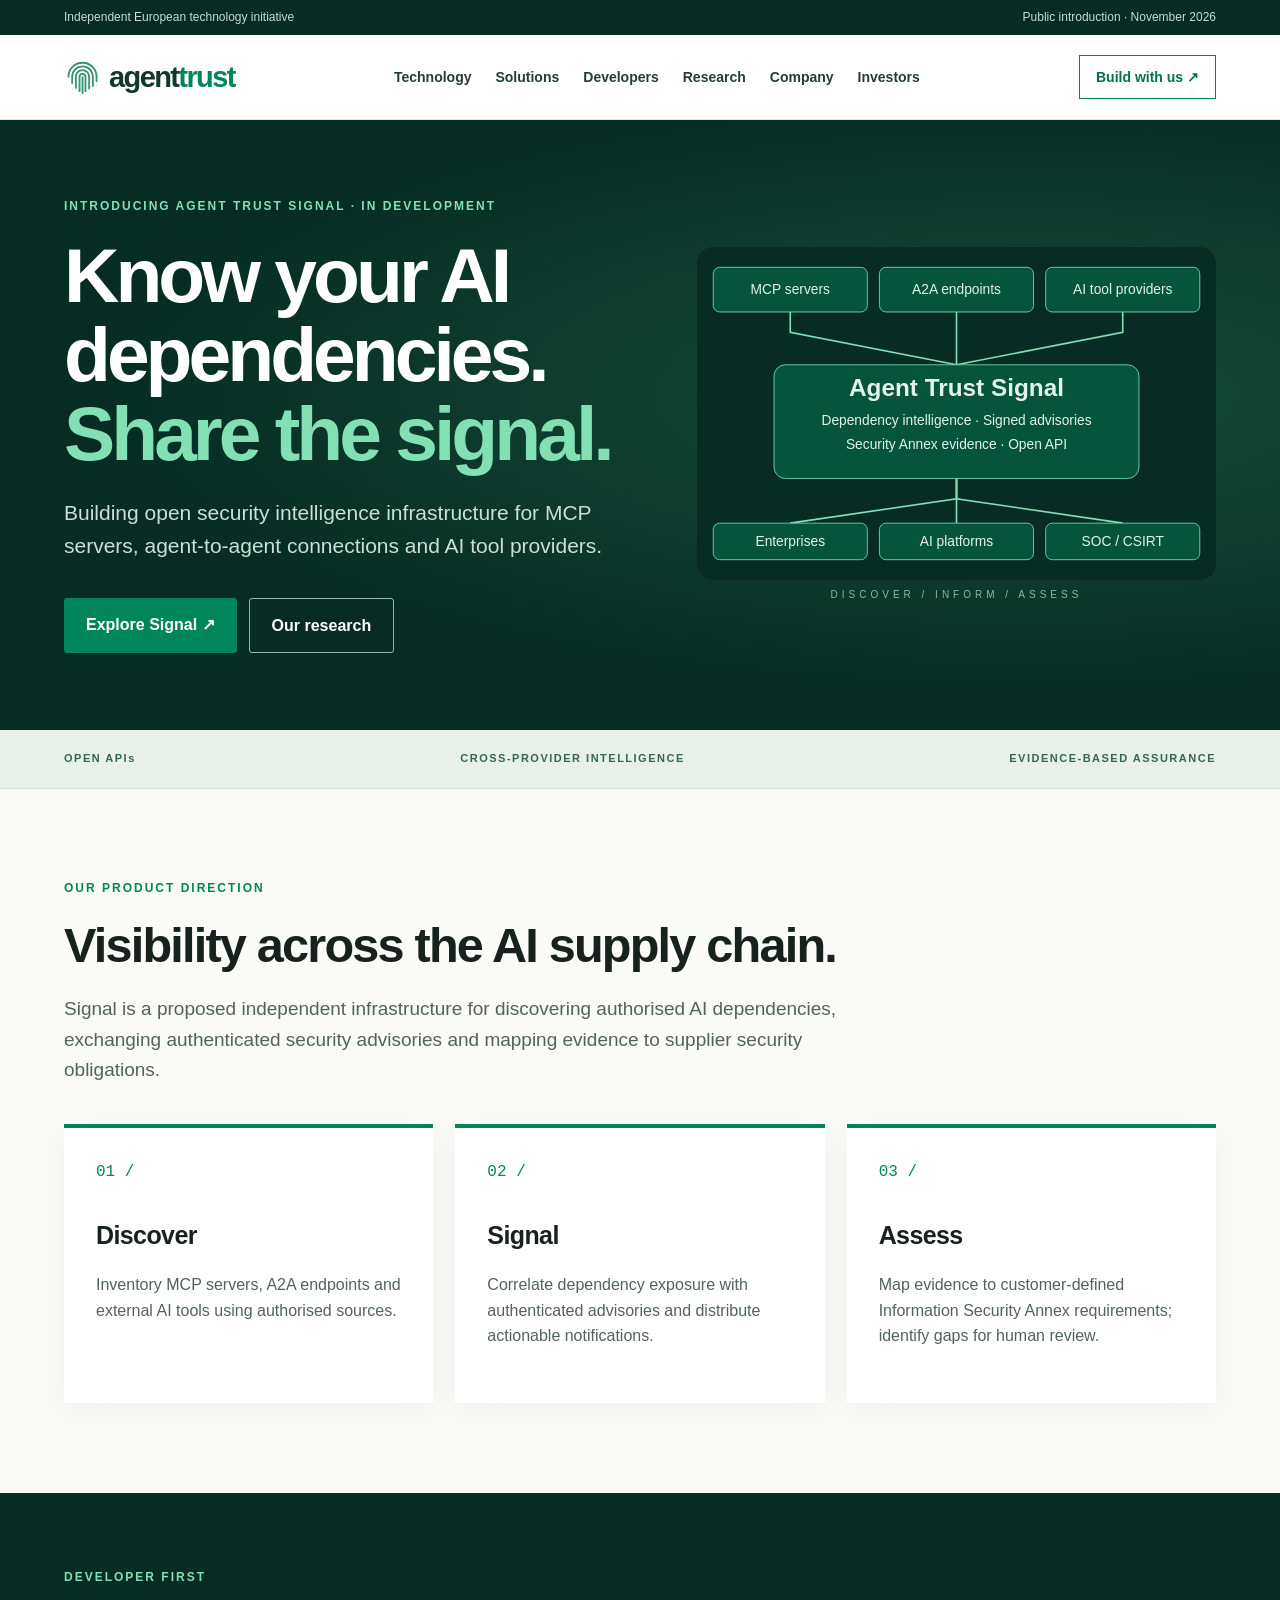
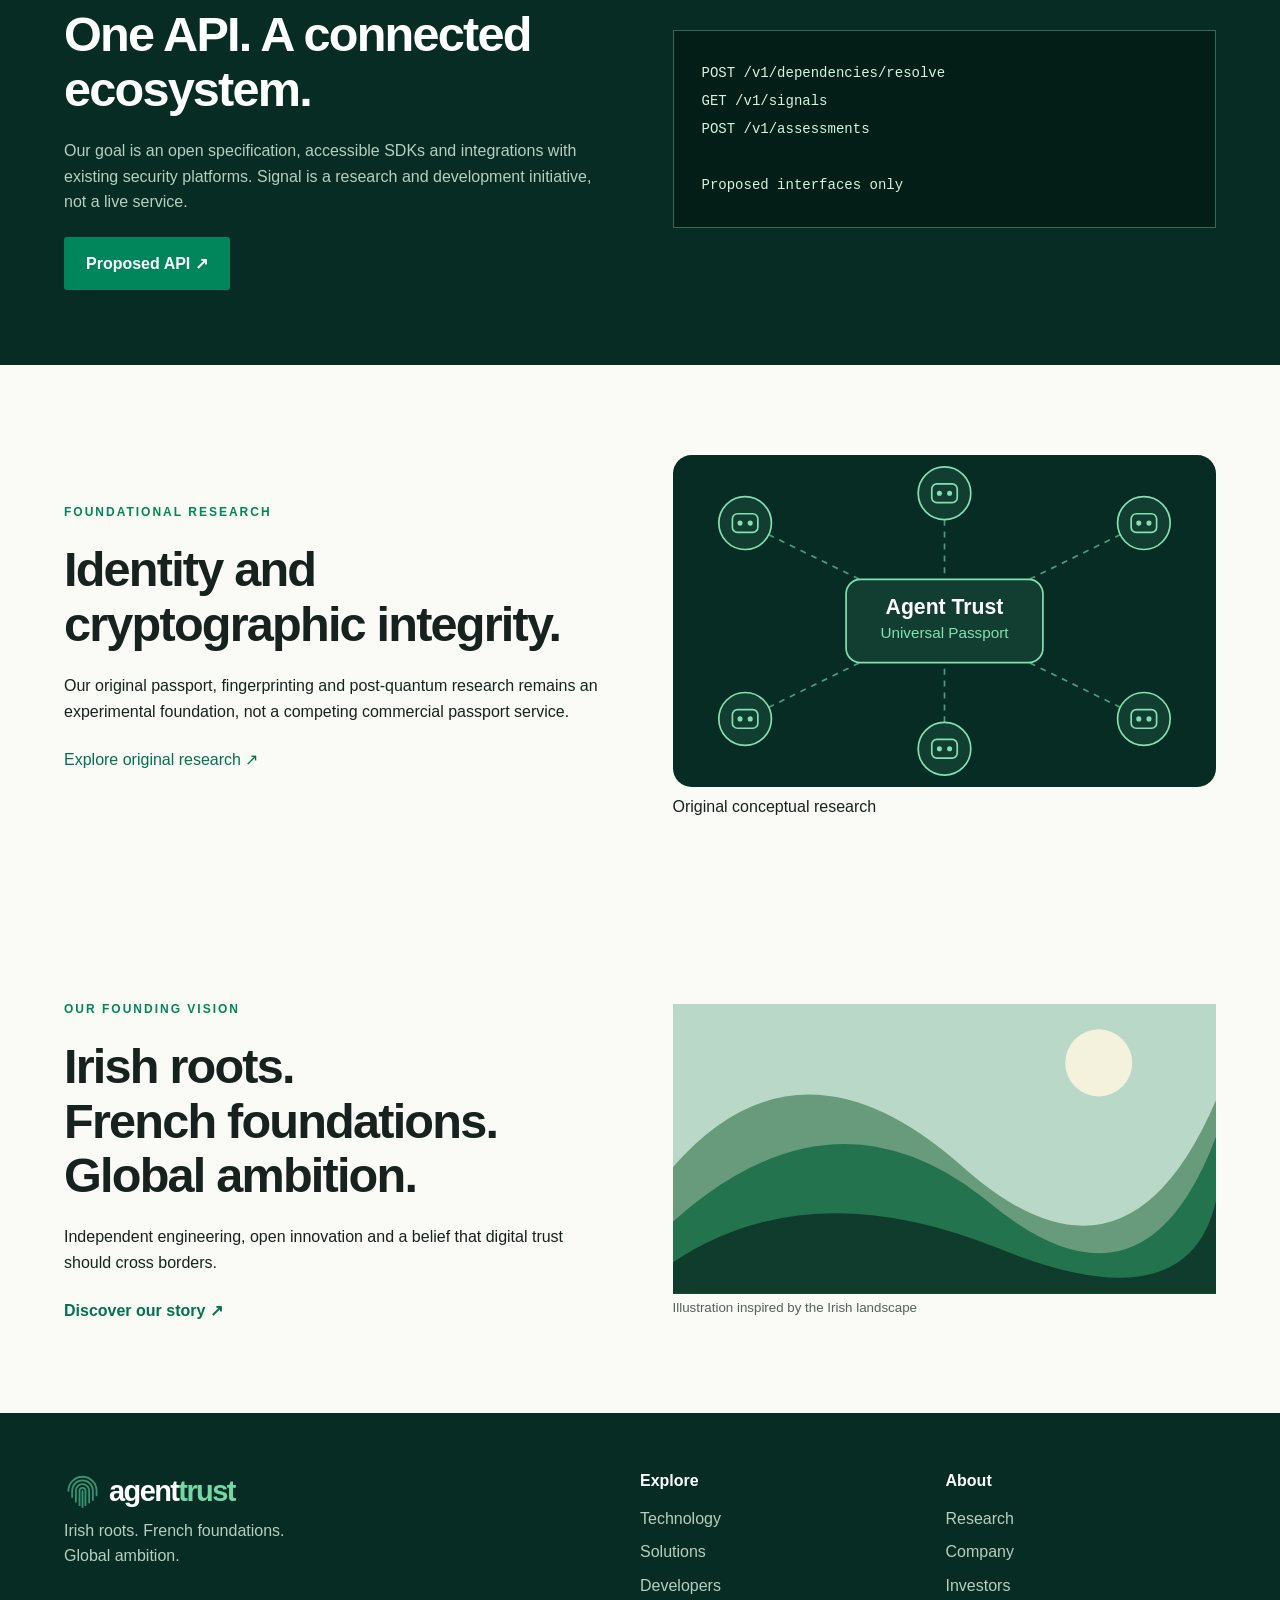
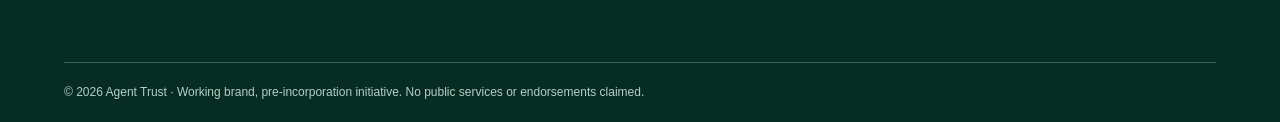
==== agent-trust-corporate/index.html @ 2005dbdb "Position homepage around Agent Trust Signal" ====
<!doctype html><html lang="en"><head><meta charset="utf-8"><meta name="viewport" content="width=device-width,initial-scale=1"><title>Agent Trust Signal | AI dependency security</title><link rel="stylesheet" href="assets/site.css"><link rel="icon" href="assets/mark.svg"></head><body><div class="utility"><div class="wrap">Independent European technology initiative <span>Public introduction · November 2026</span></div></div><header><nav class="wrap"><a class="brand" href="index.html"><img src="assets/mark.svg" alt="">agent<span>trust</span></a><div class="links"><a href="technology.html">Technology</a><a href="solutions.html">Solutions</a><a href="developers.html">Developers</a><a href="research.html">Research</a><a href="company.html">Company</a><a href="investors.html">Investors</a></div><a class="navcta" href="developers.html">Build with us ↗</a></nav></header><main><section class="hero"><div class="wrap hero-grid"><div><div class="eyebrow">INTRODUCING AGENT TRUST SIGNAL · IN DEVELOPMENT</div><h1>Know your AI dependencies.<br><em>Share the signal.</em></h1><p>Building open security intelligence infrastructure for MCP servers, agent-to-agent connections and AI tool providers.</p><div class="actions"><a class="button" href="signal.html">Explore Signal ↗</a><a class="outline" href="research.html">Our research</a></div></div><div class="visual"><img src="assets/signal-network.svg" alt="Conceptual network connecting AI dependencies to security intelligence and compliance evidence"><div class="visual-label">DISCOVER / INFORM / ASSESS</div></div></div></section><div class="strip"><div class="wrap"><span>OPEN APIs</span><span>CROSS-PROVIDER INTELLIGENCE</span><span>EVIDENCE-BASED ASSURANCE</span></div></div><section class="wrap section"><div class="eyebrow">OUR PRODUCT DIRECTION</div><h2>Visibility across the AI supply chain.</h2><p class="lead">Signal is a proposed independent infrastructure for discovering authorised AI dependencies, exchanging authenticated security advisories and mapping evidence to supplier security obligations.</p><div class="cards"><article><div class="num">01 /</div><h3>Discover</h3><p>Inventory MCP servers, A2A endpoints and external AI tools using authorised sources.</p></article><article><div class="num">02 /</div><h3>Signal</h3><p>Correlate dependency exposure with authenticated advisories and distribute actionable notifications.</p></article><article><div class="num">03 /</div><h3>Assess</h3><p>Map evidence to customer-defined Information Security Annex requirements; identify gaps for human review.</p></article></div></section><section class="forest"><div class="wrap split"><div><div class="eyebrow">DEVELOPER FIRST</div><h2>One API. A connected ecosystem.</h2><p>Our goal is an open specification, accessible SDKs and integrations with existing security platforms. Signal is a research and development initiative, not a live service.</p><a class="button" href="signal.html#api">Proposed API ↗</a></div><pre>POST /v1/dependencies/resolve
GET /v1/signals
POST /v1/assessments

Proposed interfaces only</pre></div></section><section class="wrap section split"><div><div class="eyebrow">FOUNDATIONAL RESEARCH</div><h2>Identity and cryptographic integrity.</h2><p>Our original passport, fingerprinting and post-quantum research remains an experimental foundation, not a competing commercial passport service.</p><a href="technology.html">Explore original research ↗</a></div><figure style="margin:0"><img style="width:100%" src="assets/passport-network.svg" alt="Original passport research diagram"><figcaption>Original conceptual research</figcaption></figure></section><section class="wrap section split heritage"><div><div class="eyebrow">OUR FOUNDING VISION</div><h2>Irish roots.<br>French foundations.<br>Global ambition.</h2><p>Independent engineering, open innovation and a belief that digital trust should cross borders.</p><a href="company.html">Discover our story ↗</a></div><div class="landscape"><svg viewBox="0 0 600 320" xmlns="http://www.w3.org/2000/svg"><rect width="600" height="320" fill="#b9d8c8"/><circle cx="470" cy="65" r="37" fill="#f4f2dc"/><path d="M0 180Q140 20 320 180T600 105V320H0Z" fill="#679b7c"/><path d="M0 240Q180 80 350 220T600 145V320H0Z" fill="#23734f"/><path d="M0 285Q150 185 360 270T600 215V320H0Z" fill="#103c2d"/></svg><small>Illustration inspired by the Irish landscape</small></div></section></main><footer><div class="wrap foot"><div><a class="brand" href="index.html"><img src="assets/mark.svg" alt="">agent<span>trust</span></a><p>Irish roots. French foundations.<br>Global ambition.</p></div><div><h4>Explore</h4><a href="technology.html">Technology</a><a href="solutions.html">Solutions</a><a href="developers.html">Developers</a></div><div><h4>About</h4><a href="research.html">Research</a><a href="company.html">Company</a><a href="investors.html">Investors</a></div></div><div class="wrap legal">© 2026 Agent Trust · Working brand, pre-incorporation initiative. No public services or endorsements claimed.</div></footer></body></html>
---- agent-trust-corporate/assets/site.css ----
*{box-sizing:border-box}body{margin:0;color:#17221e;background:#fafaf6;font:16px/1.6 Arial,Helvetica,sans-serif}a{color:#00734e;text-decoration:none}a:hover{text-decoration:underline}a:focus-visible{outline:3px solid #e8ad46;outline-offset:4px}.wrap{max-width:1280px;width:90%;margin:auto}.utility{background:#062c23;color:#c6ddd1;font-size:12px;padding:8px 0}.utility span{float:right}header{background:#fff;border-bottom:1px solid #dfe7df}nav{display:flex;align-items:center;gap:32px;min-height:84px}.brand{font-size:29px;font-weight:800;letter-spacing:-1.6px;color:#12382e;display:inline-flex;align-items:center;gap:0;white-space:nowrap}.brand img{width:37px;margin-right:8px;filter:brightness(.65)}.brand span{color:#00865a}.links{display:flex;gap:24px;flex:1;justify-content:center;flex-wrap:wrap}.links a{color:#263d35;font-weight:600;font-size:14px}.navcta{border:1px solid #00865a;padding:10px 16px;font-weight:bold;font-size:14px}.hero,.subhero{background:radial-gradient(ellipse at 80% 45%,#164e39,#062c23 65%);color:#fff}.hero-grid{display:grid;grid-template-columns:1.15fr 1fr;align-items:center;min-height:610px;padding:65px 0;gap:36px}.eyebrow{letter-spacing:2px;font-size:12px;font-weight:800;color:#00865a;margin-bottom:20px}.hero .eyebrow,.forest .eyebrow,.subhero .eyebrow{color:#82e0b4}h1,h2,h3,p{margin:0 0 22px}h1{font-size:clamp(44px,6vw,88px);line-height:1.03;letter-spacing:-4px;font-weight:650}h1 em{font-style:normal;color:#83dfb4}h2{font-size:clamp(30px,3.8vw,52px);line-height:1.12;letter-spacing:-1.8px}h3{font-size:25px;line-height:1.2;letter-spacing:-.6px}.hero p,.subhero p{font-size:21px;color:#c9e0d4;max-width:580px}.actions{display:flex;gap:12px;flex-wrap:wrap;margin-top:35px}.button,.outline{display:inline-block;padding:14px 22px;font-weight:bold;border-radius:3px}.button{background:#00865a;color:white}.outline{border:1px solid #91b9a7;color:white}.visual img{width:100%;max-height:490px}.visual-label{text-align:center;color:#8ab6a2;letter-spacing:4px;font-size:10px}.strip{background:#e8f0e9;border-bottom:1px solid #d1e2d5}.strip .wrap{display:flex;justify-content:space-between;gap:12px;padding:20px 0;font-size:11px;letter-spacing:1.5px;font-weight:bold;color:#376550}.section{padding:90px 0}.lead{max-width:800px;font-size:19px;color:#52645a}.cards{display:grid;grid-template-columns:repeat(3,1fr);gap:22px;margin-top:38px}.cards article{background:#fff;border-top:4px solid #00865a;padding:32px;box-shadow:0 8px 28px #103c2d0b}.num{font-family:monospace;color:#00865a;margin-bottom:35px}.cards p,.detail p{color:#52645a}.cards a,.heritage a{font-weight:bold}.forest,footer{background:#062c23;color:white}.split{display:grid;grid-template-columns:1fr 1fr;align-items:center;gap:65px}.forest .wrap{padding:75px 0}.forest p,footer p{color:#b6cfc2}pre{background:#031d17;color:#d0f7df;border:1px solid #396655;padding:28px;overflow:auto;font-size:14px;line-height:2}pre span{color:#7ba797}.landscape svg{width:100%;display:block}.landscape small{color:#52645a}.foot{display:grid;grid-template-columns:2fr 1fr 1fr;gap:35px;padding:55px 0}.foot .brand{color:white}.foot .brand span{color:#75d7a7}.foot a:not(.brand){display:block;color:#b6cfc2;margin:8px 0}.foot h4{margin:0 0 12px}.legal{border-top:1px solid #396655;padding:20px 0;font-size:12px;color:#b6cfc2}.subhero .wrap{padding:90px 0}.subhero h1{max-width:1000px}.detail article{border-bottom:1px solid #d5e0d7;padding:25px 0;max-width:900px}.detail .num{margin-bottom:10px}.detail h2{font-size:32px}.detail p{font-size:19px}.detail .button{margin-top:24px}@media(max-width:900px){nav{flex-wrap:wrap;gap:12px;padding:15px 0}.links{order:3;flex-basis:100%;justify-content:flex-start;gap:15px}.navcta{margin-left:auto}.hero-grid,.split{grid-template-columns:1fr;gap:28px}.hero-grid{padding:50px 0}.visual img{max-height:320px}.cards{grid-template-columns:1fr}.section{padding:55px 0}.utility span{float:none;display:block}.strip .wrap{flex-wrap:wrap}.foot{grid-template-columns:1fr 1fr}.foot>div:first-child{grid-column:1/-1}h1{letter-spacing:-2px}}
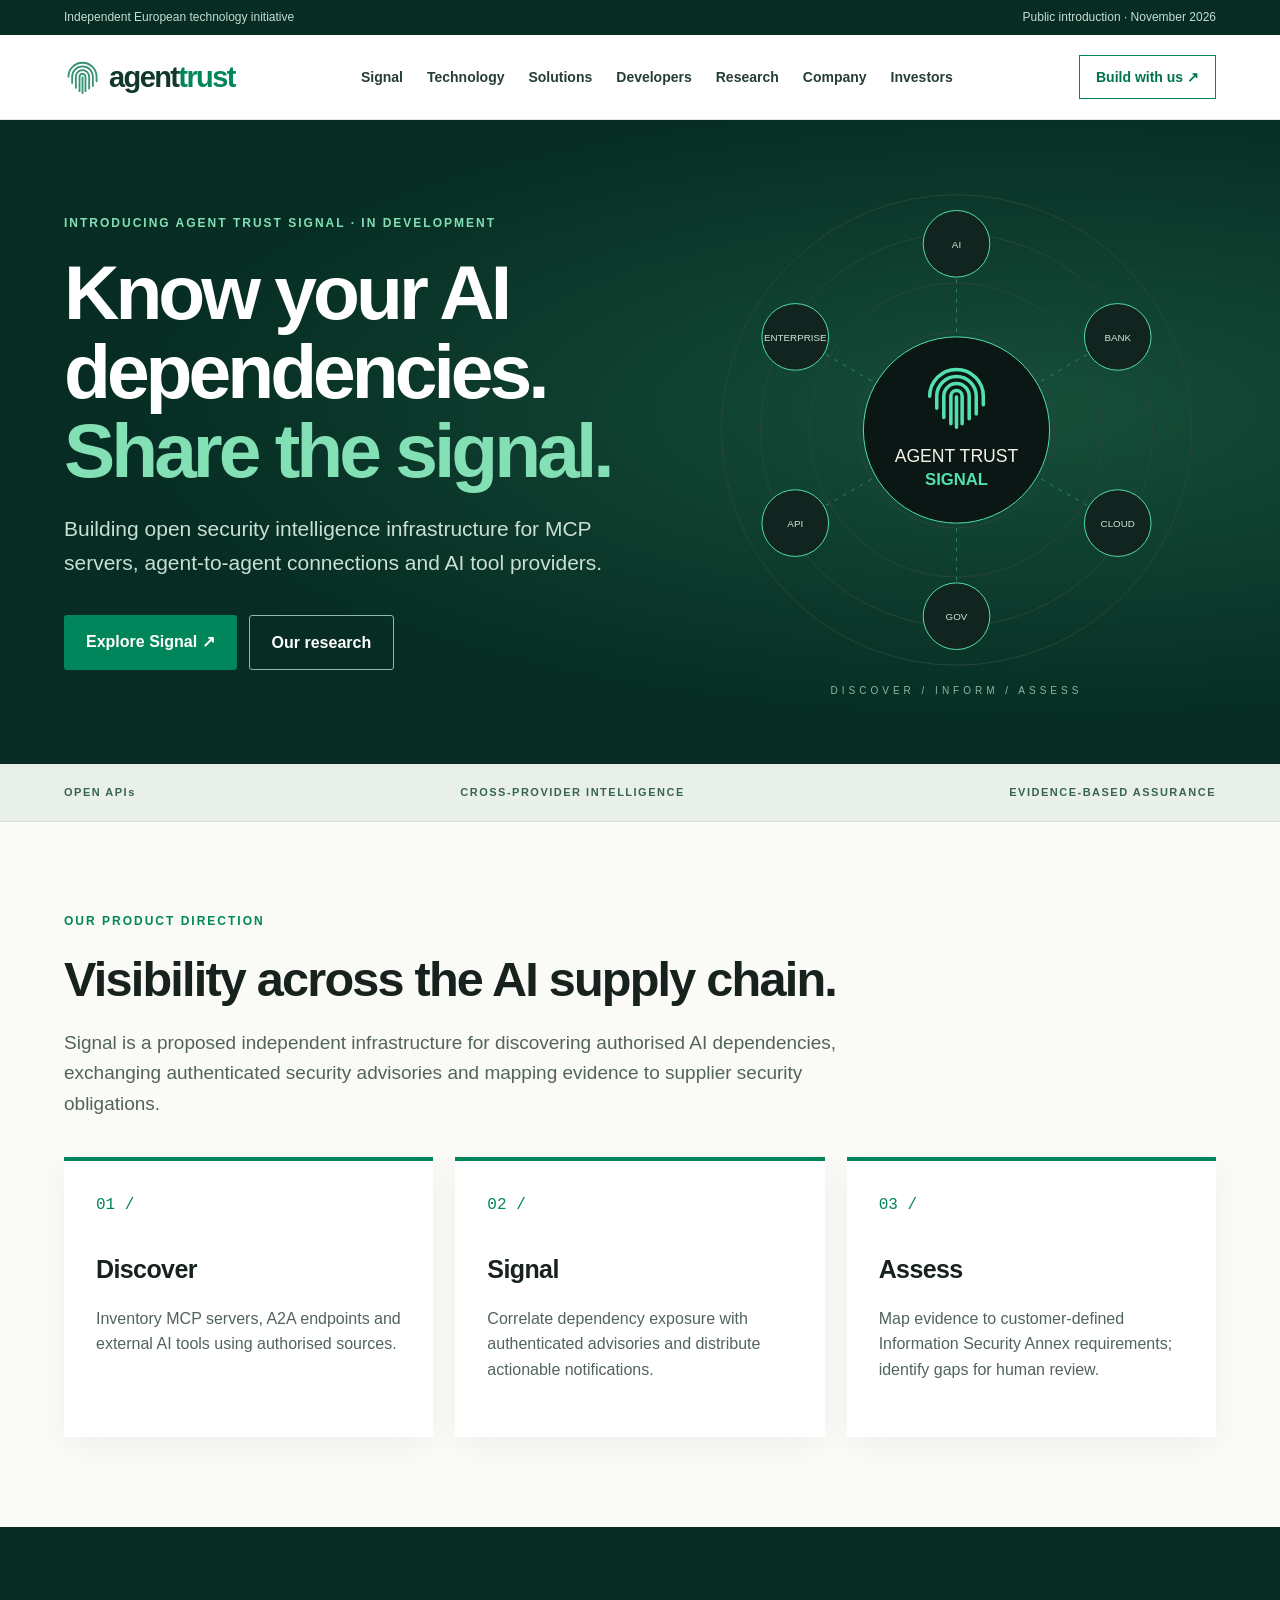
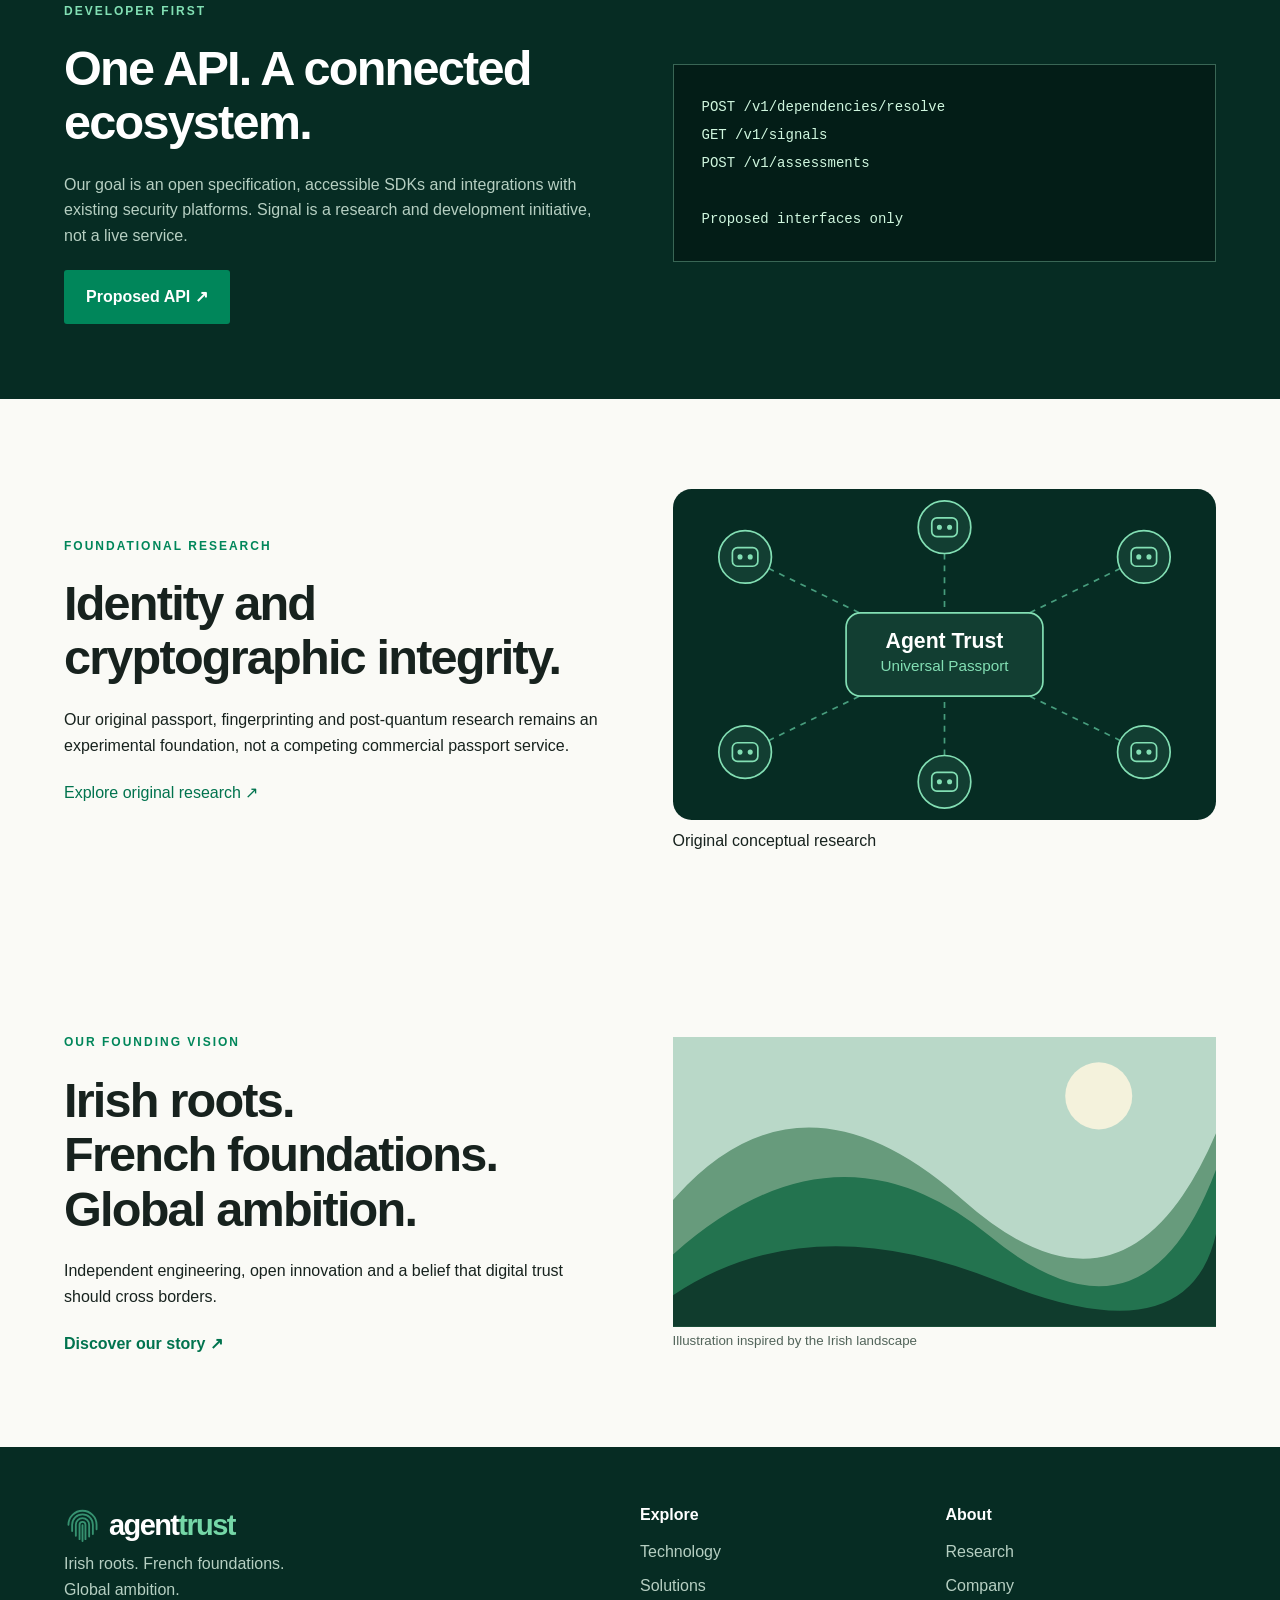
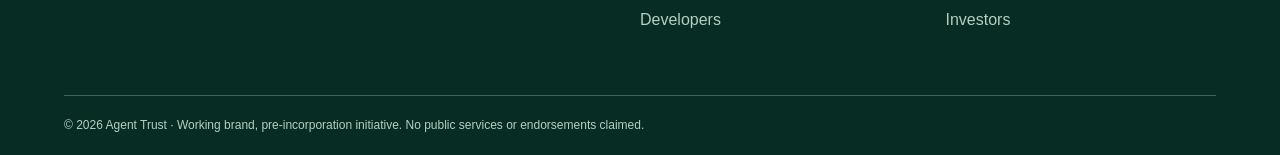
==== commit 788fdd02: "Align Signal corporate website: index.html" ====
--- a/agent-trust-corporate/index.html
+++ b/agent-trust-corporate/index.html
@@ -1,4 +1,4 @@
-<!doctype html><html lang="en"><head><meta charset="utf-8"><meta name="viewport" content="width=device-width,initial-scale=1"><title>Agent Trust Signal | AI dependency security</title><link rel="stylesheet" href="assets/site.css"><link rel="icon" href="assets/mark.svg"></head><body><div class="utility"><div class="wrap">Independent European technology initiative <span>Public introduction · November 2026</span></div></div><header><nav class="wrap"><a class="brand" href="index.html"><img src="assets/mark.svg" alt="">agent<span>trust</span></a><div class="links"><a href="technology.html">Technology</a><a href="solutions.html">Solutions</a><a href="developers.html">Developers</a><a href="research.html">Research</a><a href="company.html">Company</a><a href="investors.html">Investors</a></div><a class="navcta" href="developers.html">Build with us ↗</a></nav></header><main><section class="hero"><div class="wrap hero-grid"><div><div class="eyebrow">INTRODUCING AGENT TRUST SIGNAL · IN DEVELOPMENT</div><h1>Know your AI dependencies.<br><em>Share the signal.</em></h1><p>Building open security intelligence infrastructure for MCP servers, agent-to-agent connections and AI tool providers.</p><div class="actions"><a class="button" href="signal.html">Explore Signal ↗</a><a class="outline" href="research.html">Our research</a></div></div><div class="visual"><img src="assets/signal-network.svg" alt="Conceptual network connecting AI dependencies to security intelligence and compliance evidence"><div class="visual-label">DISCOVER / INFORM / ASSESS</div></div></div></section><div class="strip"><div class="wrap"><span>OPEN APIs</span><span>CROSS-PROVIDER INTELLIGENCE</span><span>EVIDENCE-BASED ASSURANCE</span></div></div><section class="wrap section"><div class="eyebrow">OUR PRODUCT DIRECTION</div><h2>Visibility across the AI supply chain.</h2><p class="lead">Signal is a proposed independent infrastructure for discovering authorised AI dependencies, exchanging authenticated security advisories and mapping evidence to supplier security obligations.</p><div class="cards"><article><div class="num">01 /</div><h3>Discover</h3><p>Inventory MCP servers, A2A endpoints and external AI tools using authorised sources.</p></article><article><div class="num">02 /</div><h3>Signal</h3><p>Correlate dependency exposure with authenticated advisories and distribute actionable notifications.</p></article><article><div class="num">03 /</div><h3>Assess</h3><p>Map evidence to customer-defined Information Security Annex requirements; identify gaps for human review.</p></article></div></section><section class="forest"><div class="wrap split"><div><div class="eyebrow">DEVELOPER FIRST</div><h2>One API. A connected ecosystem.</h2><p>Our goal is an open specification, accessible SDKs and integrations with existing security platforms. Signal is a research and development initiative, not a live service.</p><a class="button" href="signal.html#api">Proposed API ↗</a></div><pre>POST /v1/dependencies/resolve
+<!doctype html><html lang="en"><head><meta charset="utf-8"><meta name="viewport" content="width=device-width,initial-scale=1"><title>Agent Trust Signal | AI dependency security</title><link rel="stylesheet" href="assets/site.css"><link rel="icon" href="assets/mark.svg"></head><body><div class="utility"><div class="wrap">Independent European technology initiative <span>Public introduction · November 2026</span></div></div><header><nav class="wrap"><a class="brand" href="index.html"><img src="assets/mark.svg" alt="">agent<span>trust</span></a><div class="links"><a href="signal.html">Signal</a><a href="technology.html">Technology</a><a href="solutions.html">Solutions</a><a href="developers.html">Developers</a><a href="research.html">Research</a><a href="company.html">Company</a><a href="investors.html">Investors</a></div><a class="navcta" href="developers.html">Build with us ↗</a></nav></header><main><section class="hero"><div class="wrap hero-grid"><div><div class="eyebrow">INTRODUCING AGENT TRUST SIGNAL · IN DEVELOPMENT</div><h1>Know your AI dependencies.<br><em>Share the signal.</em></h1><p>Building open security intelligence infrastructure for MCP servers, agent-to-agent connections and AI tool providers.</p><div class="actions"><a class="button" href="signal.html">Explore Signal ↗</a><a class="outline" href="research.html">Our research</a></div></div><div class="visual"><img src="assets/network.svg" alt="Agent Trust Signal connecting AI, banks, cloud, government, APIs and enterprises"><div class="visual-label">DISCOVER / INFORM / ASSESS</div></div></div></section><div class="strip"><div class="wrap"><span>OPEN APIs</span><span>CROSS-PROVIDER INTELLIGENCE</span><span>EVIDENCE-BASED ASSURANCE</span></div></div><section class="wrap section"><div class="eyebrow">OUR PRODUCT DIRECTION</div><h2>Visibility across the AI supply chain.</h2><p class="lead">Signal is a proposed independent infrastructure for discovering authorised AI dependencies, exchanging authenticated security advisories and mapping evidence to supplier security obligations.</p><div class="cards"><article><div class="num">01 /</div><h3>Discover</h3><p>Inventory MCP servers, A2A endpoints and external AI tools using authorised sources.</p></article><article><div class="num">02 /</div><h3>Signal</h3><p>Correlate dependency exposure with authenticated advisories and distribute actionable notifications.</p></article><article><div class="num">03 /</div><h3>Assess</h3><p>Map evidence to customer-defined Information Security Annex requirements; identify gaps for human review.</p></article></div></section><section class="forest"><div class="wrap split"><div><div class="eyebrow">DEVELOPER FIRST</div><h2>One API. A connected ecosystem.</h2><p>Our goal is an open specification, accessible SDKs and integrations with existing security platforms. Signal is a research and development initiative, not a live service.</p><a class="button" href="signal.html#api">Proposed API ↗</a></div><pre>POST /v1/dependencies/resolve
 GET /v1/signals
 POST /v1/assessments
 
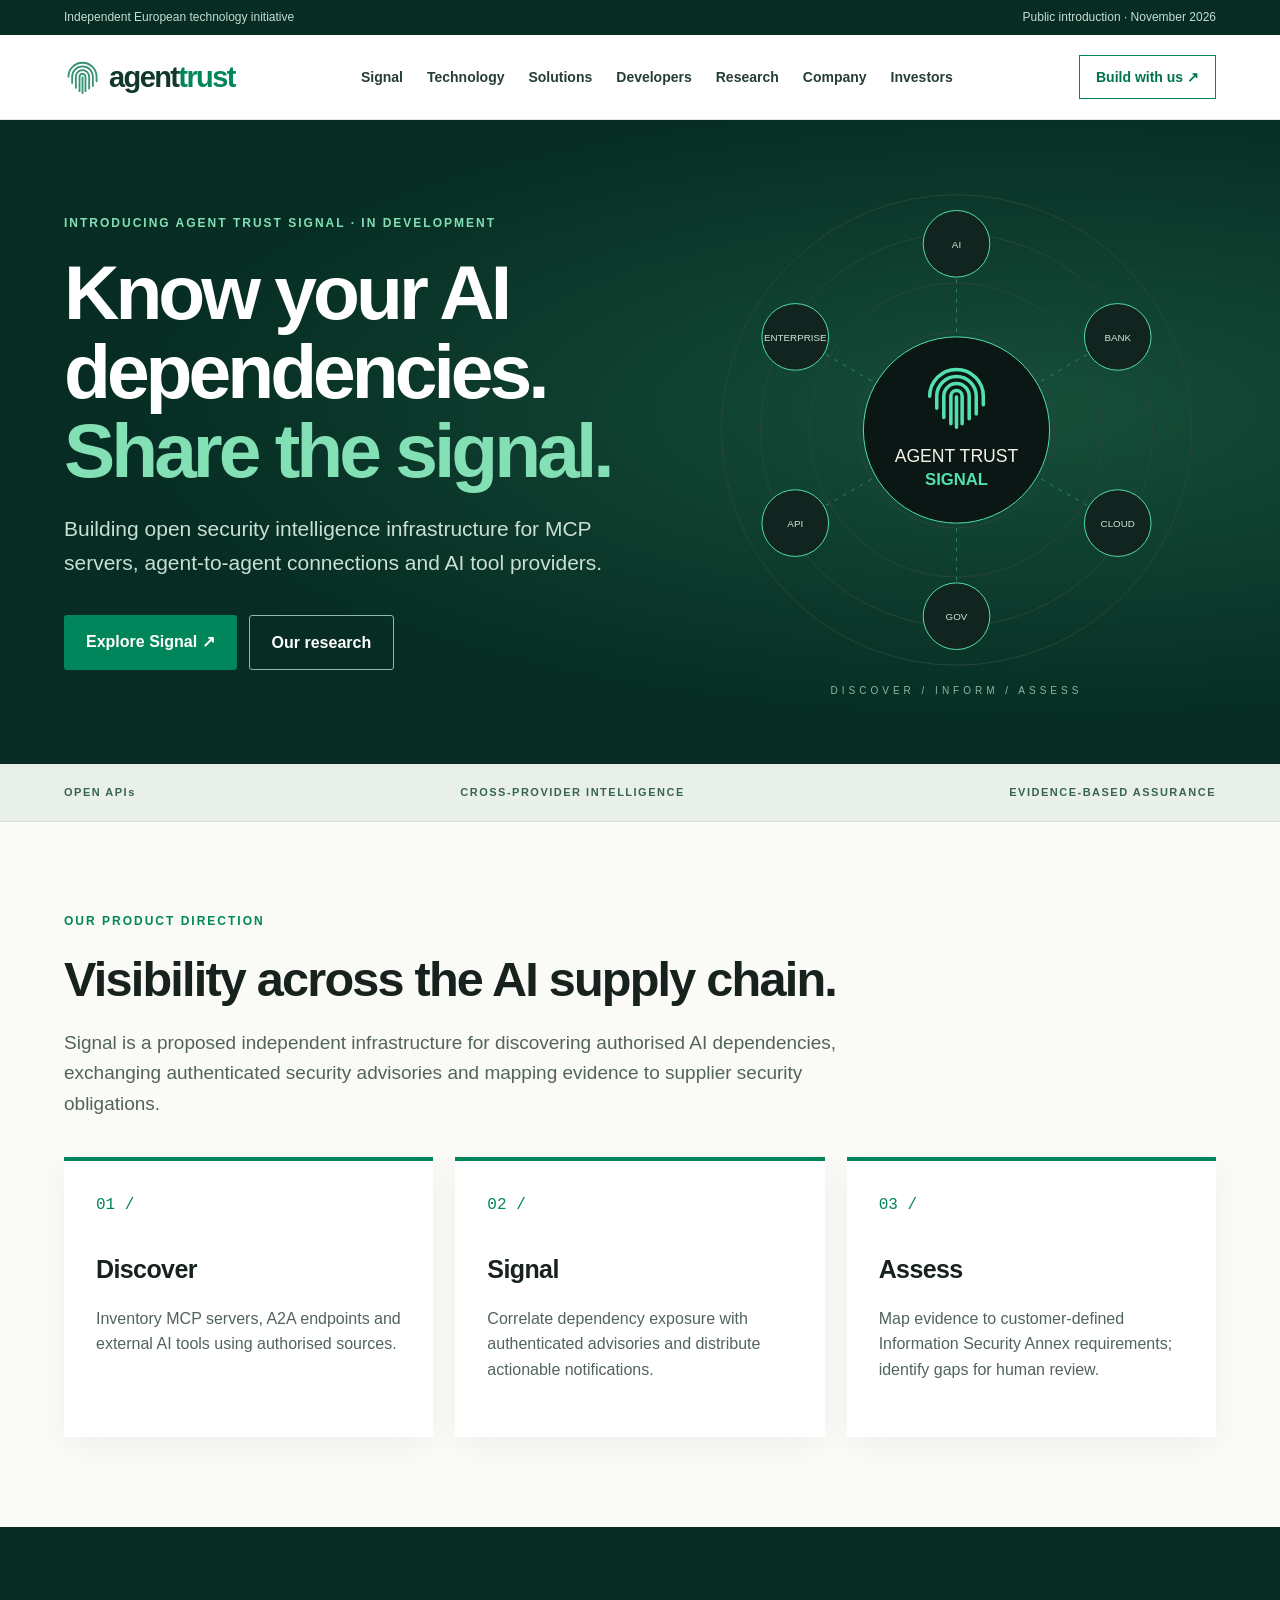
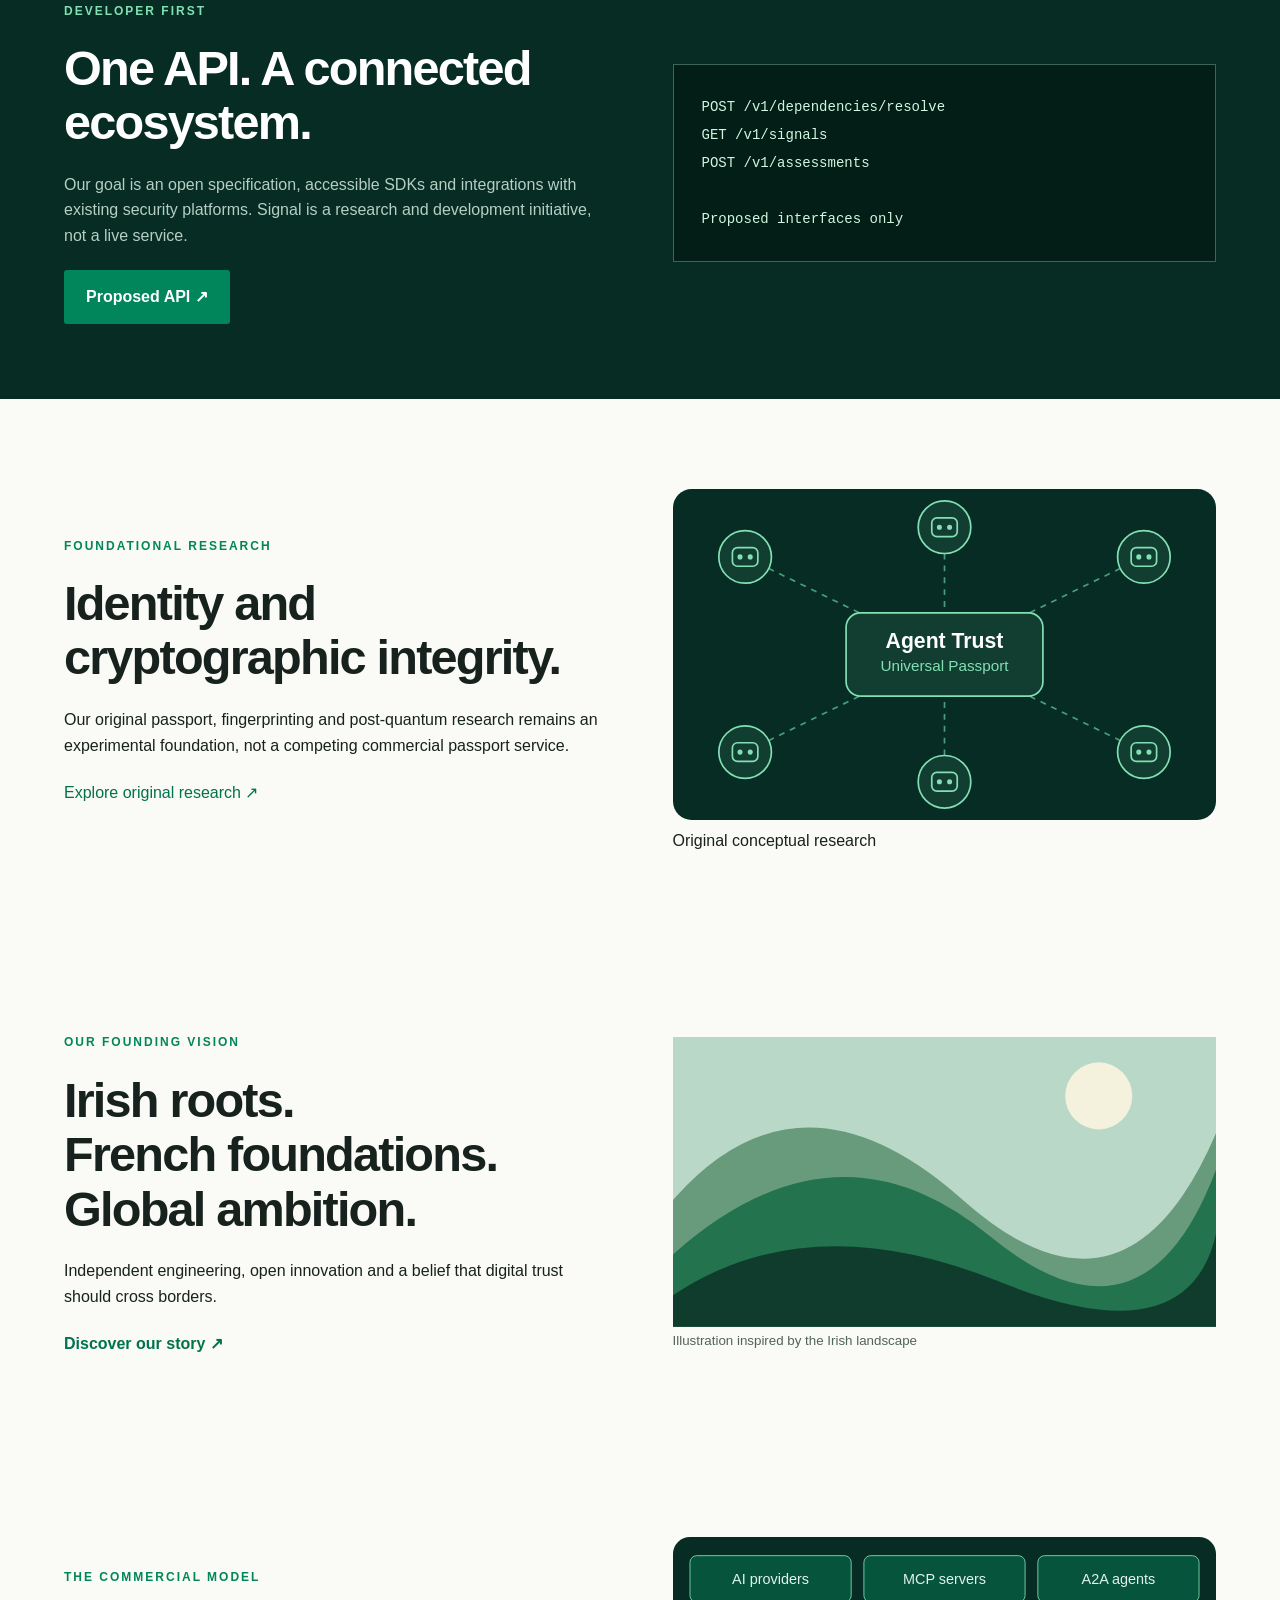
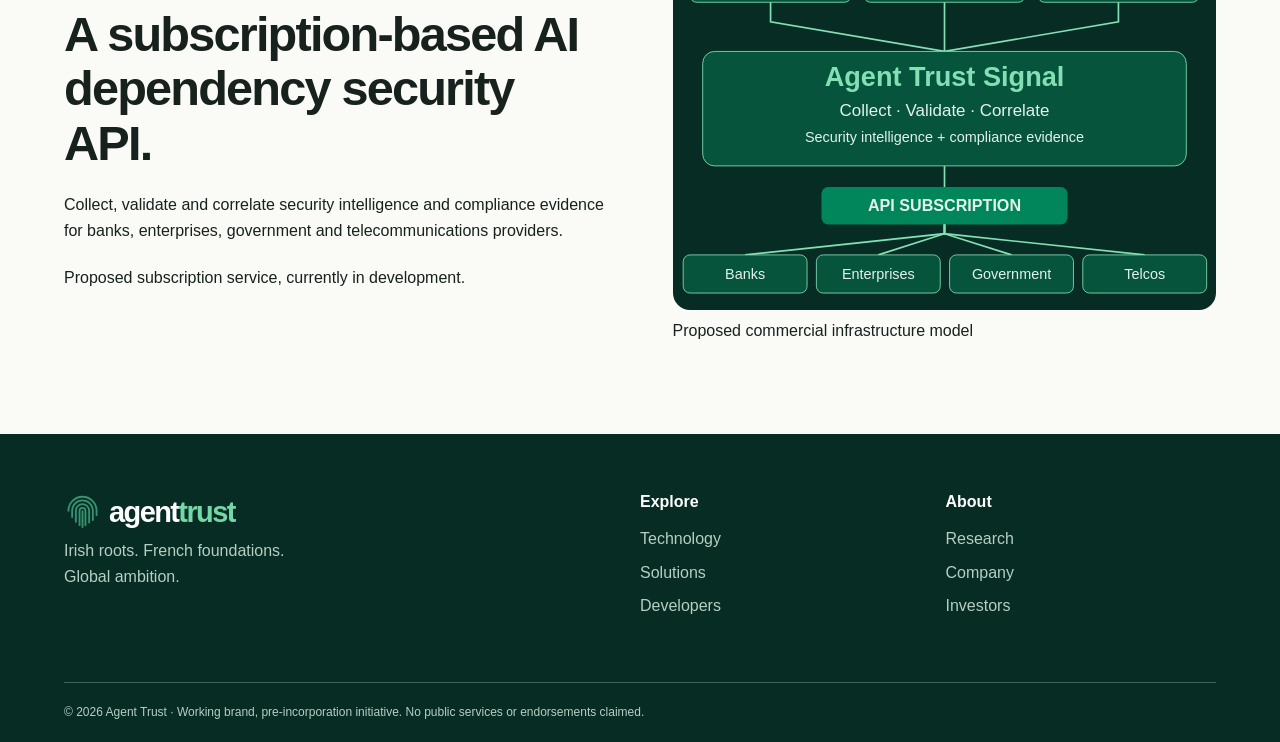
==== commit a1016234: "Show Signal subscription model on index.html" ====
--- a/agent-trust-corporate/index.html
+++ b/agent-trust-corporate/index.html
@@ -2,4 +2,4 @@
 GET /v1/signals
 POST /v1/assessments
 
-Proposed interfaces only</pre></div></section><section class="wrap section split"><div><div class="eyebrow">FOUNDATIONAL RESEARCH</div><h2>Identity and cryptographic integrity.</h2><p>Our original passport, fingerprinting and post-quantum research remains an experimental foundation, not a competing commercial passport service.</p><a href="technology.html">Explore original research ↗</a></div><figure style="margin:0"><img style="width:100%" src="assets/passport-network.svg" alt="Original passport research diagram"><figcaption>Original conceptual research</figcaption></figure></section><section class="wrap section split heritage"><div><div class="eyebrow">OUR FOUNDING VISION</div><h2>Irish roots.<br>French foundations.<br>Global ambition.</h2><p>Independent engineering, open innovation and a belief that digital trust should cross borders.</p><a href="company.html">Discover our story ↗</a></div><div class="landscape"><svg viewBox="0 0 600 320" xmlns="http://www.w3.org/2000/svg"><rect width="600" height="320" fill="#b9d8c8"/><circle cx="470" cy="65" r="37" fill="#f4f2dc"/><path d="M0 180Q140 20 320 180T600 105V320H0Z" fill="#679b7c"/><path d="M0 240Q180 80 350 220T600 145V320H0Z" fill="#23734f"/><path d="M0 285Q150 185 360 270T600 215V320H0Z" fill="#103c2d"/></svg><small>Illustration inspired by the Irish landscape</small></div></section></main><footer><div class="wrap foot"><div><a class="brand" href="index.html"><img src="assets/mark.svg" alt="">agent<span>trust</span></a><p>Irish roots. French foundations.<br>Global ambition.</p></div><div><h4>Explore</h4><a href="technology.html">Technology</a><a href="solutions.html">Solutions</a><a href="developers.html">Developers</a></div><div><h4>About</h4><a href="research.html">Research</a><a href="company.html">Company</a><a href="investors.html">Investors</a></div></div><div class="wrap legal">© 2026 Agent Trust · Working brand, pre-incorporation initiative. No public services or endorsements claimed.</div></footer></body></html>+Proposed interfaces only</pre></div></section><section class="wrap section split"><div><div class="eyebrow">FOUNDATIONAL RESEARCH</div><h2>Identity and cryptographic integrity.</h2><p>Our original passport, fingerprinting and post-quantum research remains an experimental foundation, not a competing commercial passport service.</p><a href="technology.html">Explore original research ↗</a></div><figure style="margin:0"><img style="width:100%" src="assets/passport-network.svg" alt="Original passport research diagram"><figcaption>Original conceptual research</figcaption></figure></section><section class="wrap section split heritage"><div><div class="eyebrow">OUR FOUNDING VISION</div><h2>Irish roots.<br>French foundations.<br>Global ambition.</h2><p>Independent engineering, open innovation and a belief that digital trust should cross borders.</p><a href="company.html">Discover our story ↗</a></div><div class="landscape"><svg viewBox="0 0 600 320" xmlns="http://www.w3.org/2000/svg"><rect width="600" height="320" fill="#b9d8c8"/><circle cx="470" cy="65" r="37" fill="#f4f2dc"/><path d="M0 180Q140 20 320 180T600 105V320H0Z" fill="#679b7c"/><path d="M0 240Q180 80 350 220T600 145V320H0Z" fill="#23734f"/><path d="M0 285Q150 185 360 270T600 215V320H0Z" fill="#103c2d"/></svg><small>Illustration inspired by the Irish landscape</small></div></section><section class="wrap section split"><div><div class="eyebrow">THE COMMERCIAL MODEL</div><h2>A subscription-based AI dependency security API.</h2><p>Collect, validate and correlate security intelligence and compliance evidence for banks, enterprises, government and telecommunications providers.</p><p>Proposed subscription service, currently in development.</p></div><figure style="margin:0"><img style="width:100%;height:auto" src="assets/subscription-model.svg" alt="Agent Trust Signal connects AI providers, MCP servers and A2A agents to banks, enterprises, government and telcos through an API subscription"><figcaption>Proposed commercial infrastructure model</figcaption></figure></section></main><footer><div class="wrap foot"><div><a class="brand" href="index.html"><img src="assets/mark.svg" alt="">agent<span>trust</span></a><p>Irish roots. French foundations.<br>Global ambition.</p></div><div><h4>Explore</h4><a href="technology.html">Technology</a><a href="solutions.html">Solutions</a><a href="developers.html">Developers</a></div><div><h4>About</h4><a href="research.html">Research</a><a href="company.html">Company</a><a href="investors.html">Investors</a></div></div><div class="wrap legal">© 2026 Agent Trust · Working brand, pre-incorporation initiative. No public services or endorsements claimed.</div></footer></body></html>
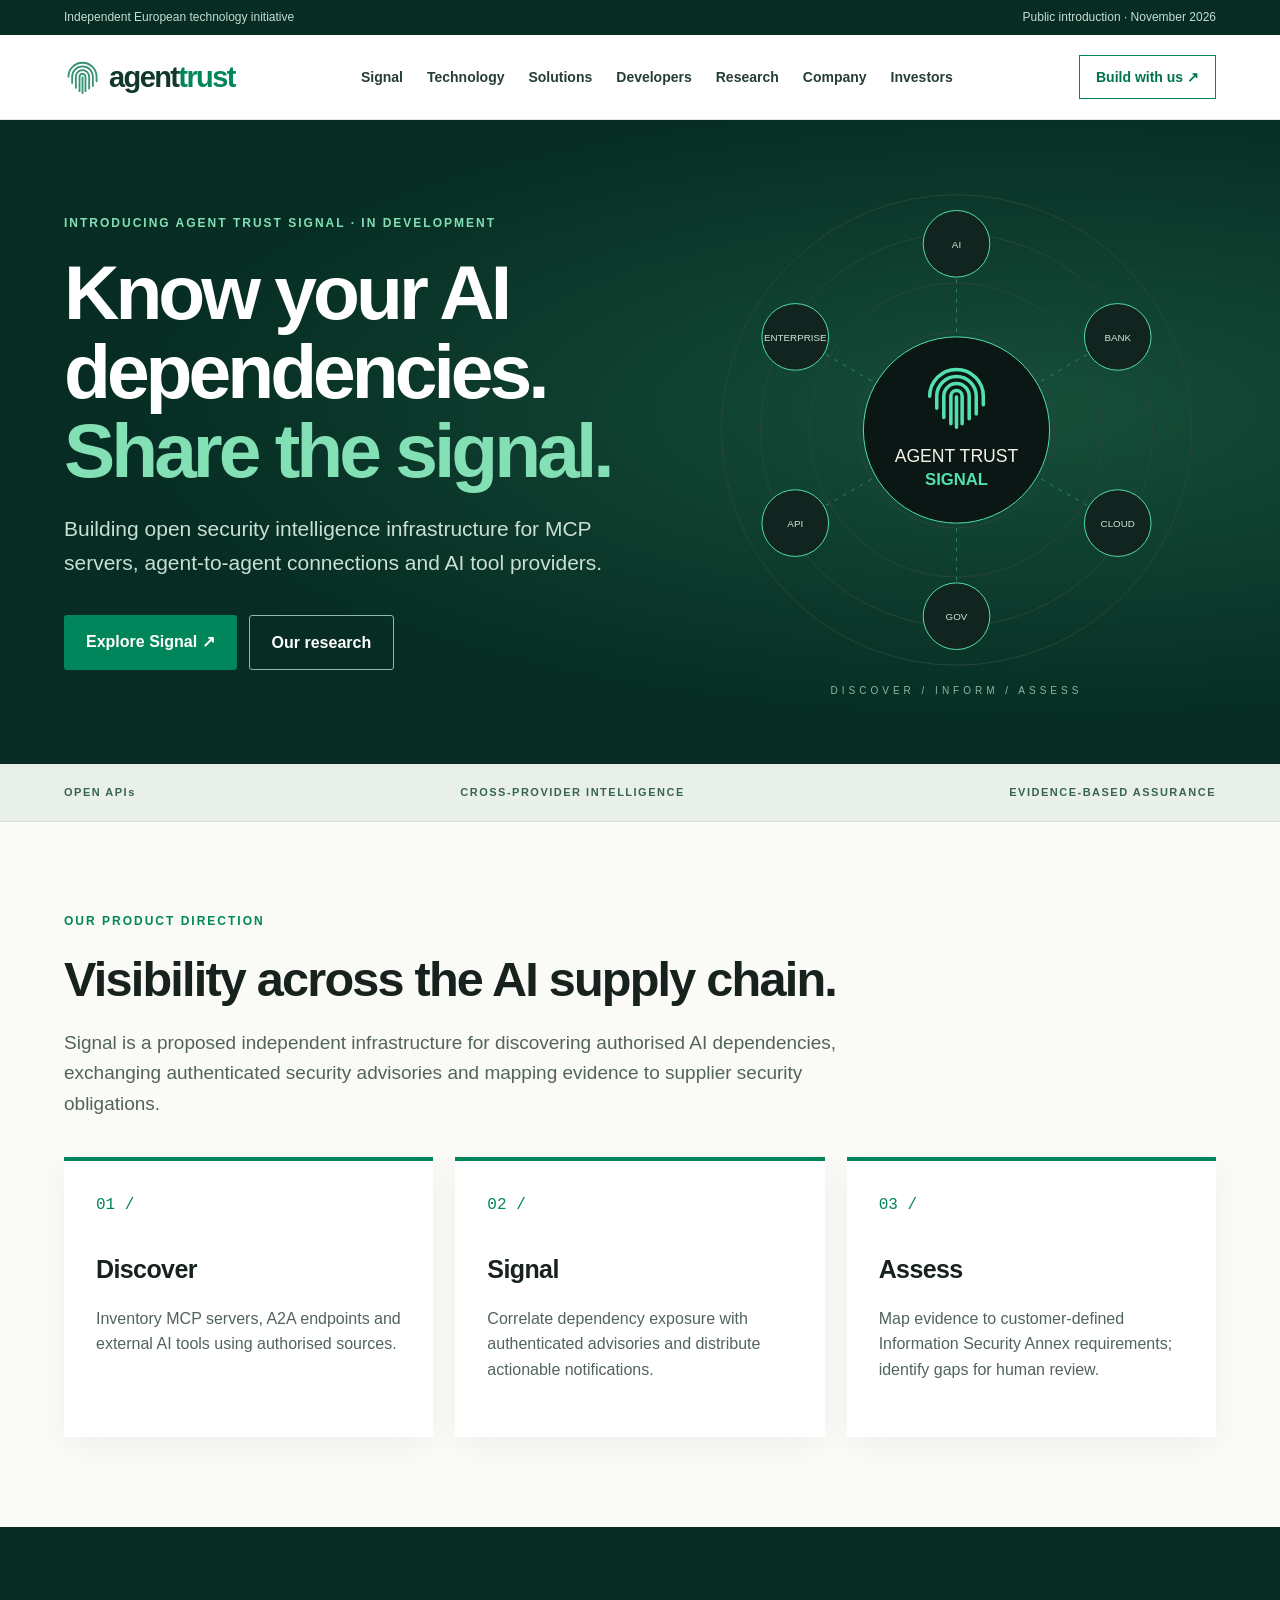
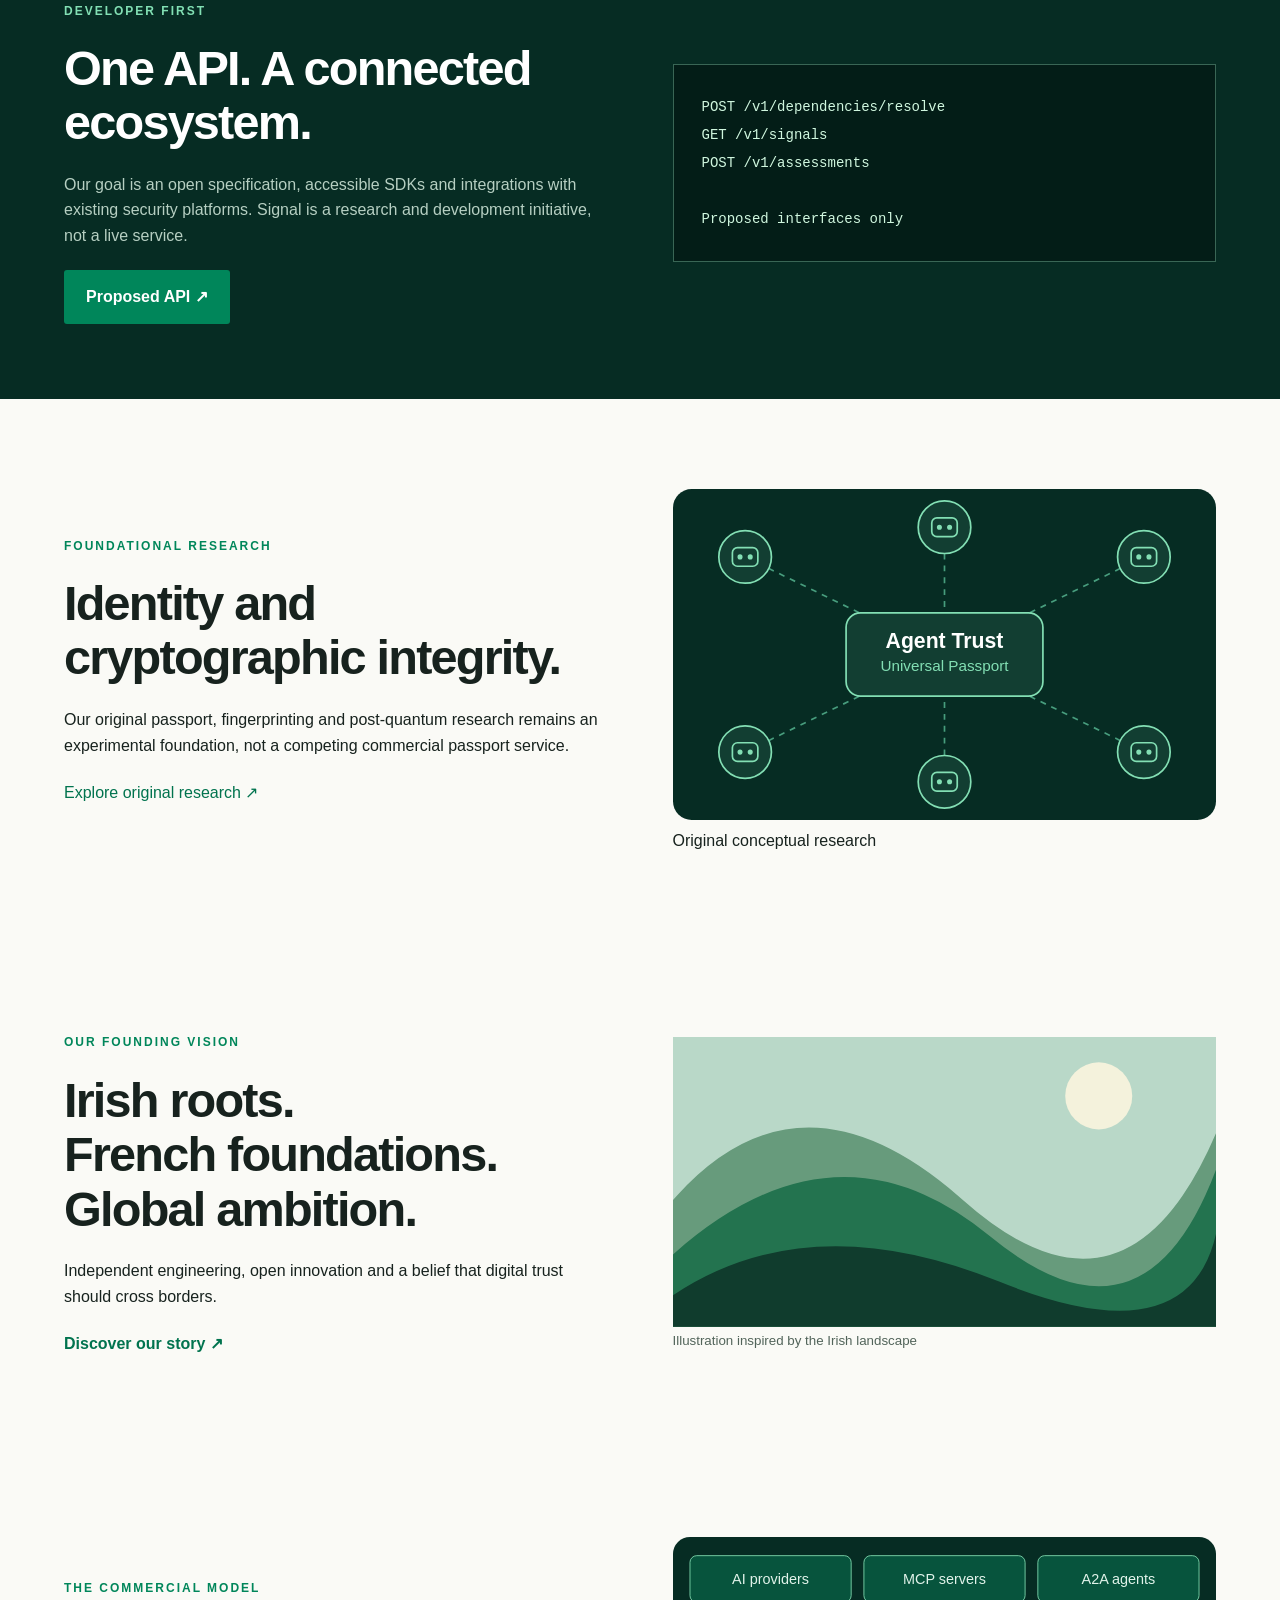
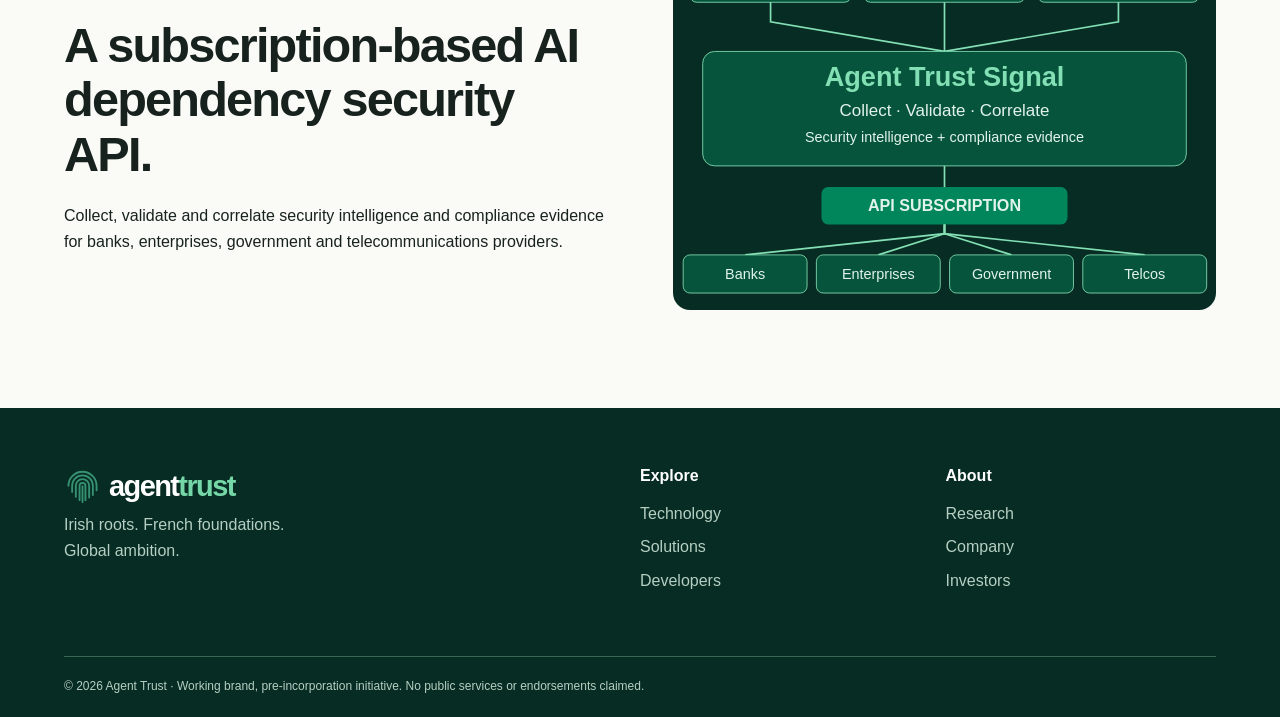
==== commit 5e6da407: "Remove draft captions from subscription model" ====
--- a/agent-trust-corporate/index.html
+++ b/agent-trust-corporate/index.html
@@ -2,4 +2,4 @@
 GET /v1/signals
 POST /v1/assessments
 
-Proposed interfaces only</pre></div></section><section class="wrap section split"><div><div class="eyebrow">FOUNDATIONAL RESEARCH</div><h2>Identity and cryptographic integrity.</h2><p>Our original passport, fingerprinting and post-quantum research remains an experimental foundation, not a competing commercial passport service.</p><a href="technology.html">Explore original research ↗</a></div><figure style="margin:0"><img style="width:100%" src="assets/passport-network.svg" alt="Original passport research diagram"><figcaption>Original conceptual research</figcaption></figure></section><section class="wrap section split heritage"><div><div class="eyebrow">OUR FOUNDING VISION</div><h2>Irish roots.<br>French foundations.<br>Global ambition.</h2><p>Independent engineering, open innovation and a belief that digital trust should cross borders.</p><a href="company.html">Discover our story ↗</a></div><div class="landscape"><svg viewBox="0 0 600 320" xmlns="http://www.w3.org/2000/svg"><rect width="600" height="320" fill="#b9d8c8"/><circle cx="470" cy="65" r="37" fill="#f4f2dc"/><path d="M0 180Q140 20 320 180T600 105V320H0Z" fill="#679b7c"/><path d="M0 240Q180 80 350 220T600 145V320H0Z" fill="#23734f"/><path d="M0 285Q150 185 360 270T600 215V320H0Z" fill="#103c2d"/></svg><small>Illustration inspired by the Irish landscape</small></div></section><section class="wrap section split"><div><div class="eyebrow">THE COMMERCIAL MODEL</div><h2>A subscription-based AI dependency security API.</h2><p>Collect, validate and correlate security intelligence and compliance evidence for banks, enterprises, government and telecommunications providers.</p><p>Proposed subscription service, currently in development.</p></div><figure style="margin:0"><img style="width:100%;height:auto" src="assets/subscription-model.svg" alt="Agent Trust Signal connects AI providers, MCP servers and A2A agents to banks, enterprises, government and telcos through an API subscription"><figcaption>Proposed commercial infrastructure model</figcaption></figure></section></main><footer><div class="wrap foot"><div><a class="brand" href="index.html"><img src="assets/mark.svg" alt="">agent<span>trust</span></a><p>Irish roots. French foundations.<br>Global ambition.</p></div><div><h4>Explore</h4><a href="technology.html">Technology</a><a href="solutions.html">Solutions</a><a href="developers.html">Developers</a></div><div><h4>About</h4><a href="research.html">Research</a><a href="company.html">Company</a><a href="investors.html">Investors</a></div></div><div class="wrap legal">© 2026 Agent Trust · Working brand, pre-incorporation initiative. No public services or endorsements claimed.</div></footer></body></html>+Proposed interfaces only</pre></div></section><section class="wrap section split"><div><div class="eyebrow">FOUNDATIONAL RESEARCH</div><h2>Identity and cryptographic integrity.</h2><p>Our original passport, fingerprinting and post-quantum research remains an experimental foundation, not a competing commercial passport service.</p><a href="technology.html">Explore original research ↗</a></div><figure style="margin:0"><img style="width:100%" src="assets/passport-network.svg" alt="Original passport research diagram"><figcaption>Original conceptual research</figcaption></figure></section><section class="wrap section split heritage"><div><div class="eyebrow">OUR FOUNDING VISION</div><h2>Irish roots.<br>French foundations.<br>Global ambition.</h2><p>Independent engineering, open innovation and a belief that digital trust should cross borders.</p><a href="company.html">Discover our story ↗</a></div><div class="landscape"><svg viewBox="0 0 600 320" xmlns="http://www.w3.org/2000/svg"><rect width="600" height="320" fill="#b9d8c8"/><circle cx="470" cy="65" r="37" fill="#f4f2dc"/><path d="M0 180Q140 20 320 180T600 105V320H0Z" fill="#679b7c"/><path d="M0 240Q180 80 350 220T600 145V320H0Z" fill="#23734f"/><path d="M0 285Q150 185 360 270T600 215V320H0Z" fill="#103c2d"/></svg><small>Illustration inspired by the Irish landscape</small></div></section><section class="wrap section split"><div><div class="eyebrow">THE COMMERCIAL MODEL</div><h2>A subscription-based AI dependency security API.</h2><p>Collect, validate and correlate security intelligence and compliance evidence for banks, enterprises, government and telecommunications providers.</p></div><figure style="margin:0"><img style="width:100%;height:auto" src="assets/subscription-model.svg" alt="Agent Trust Signal connects AI providers, MCP servers and A2A agents to banks, enterprises, government and telcos through an API subscription"></figure></section></main><footer><div class="wrap foot"><div><a class="brand" href="index.html"><img src="assets/mark.svg" alt="">agent<span>trust</span></a><p>Irish roots. French foundations.<br>Global ambition.</p></div><div><h4>Explore</h4><a href="technology.html">Technology</a><a href="solutions.html">Solutions</a><a href="developers.html">Developers</a></div><div><h4>About</h4><a href="research.html">Research</a><a href="company.html">Company</a><a href="investors.html">Investors</a></div></div><div class="wrap legal">© 2026 Agent Trust · Working brand, pre-incorporation initiative. No public services or endorsements claimed.</div></footer></body></html>
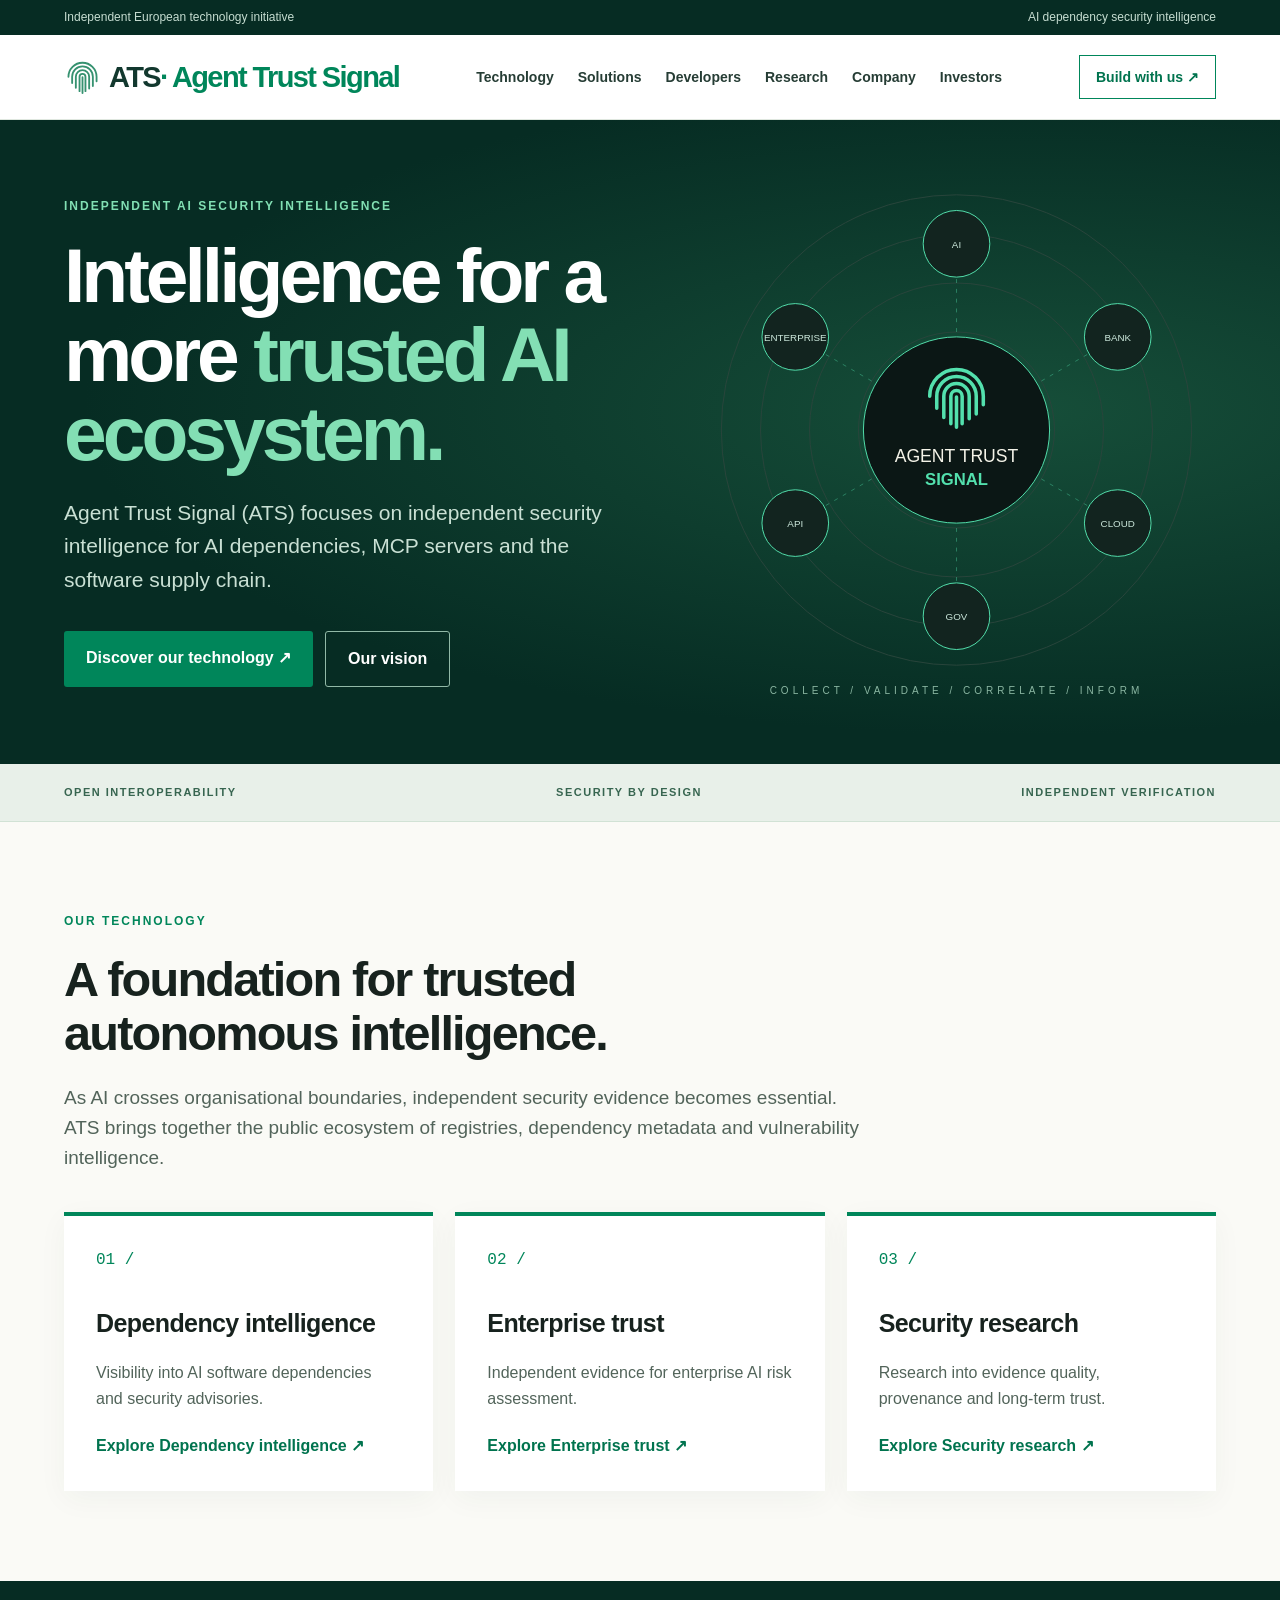
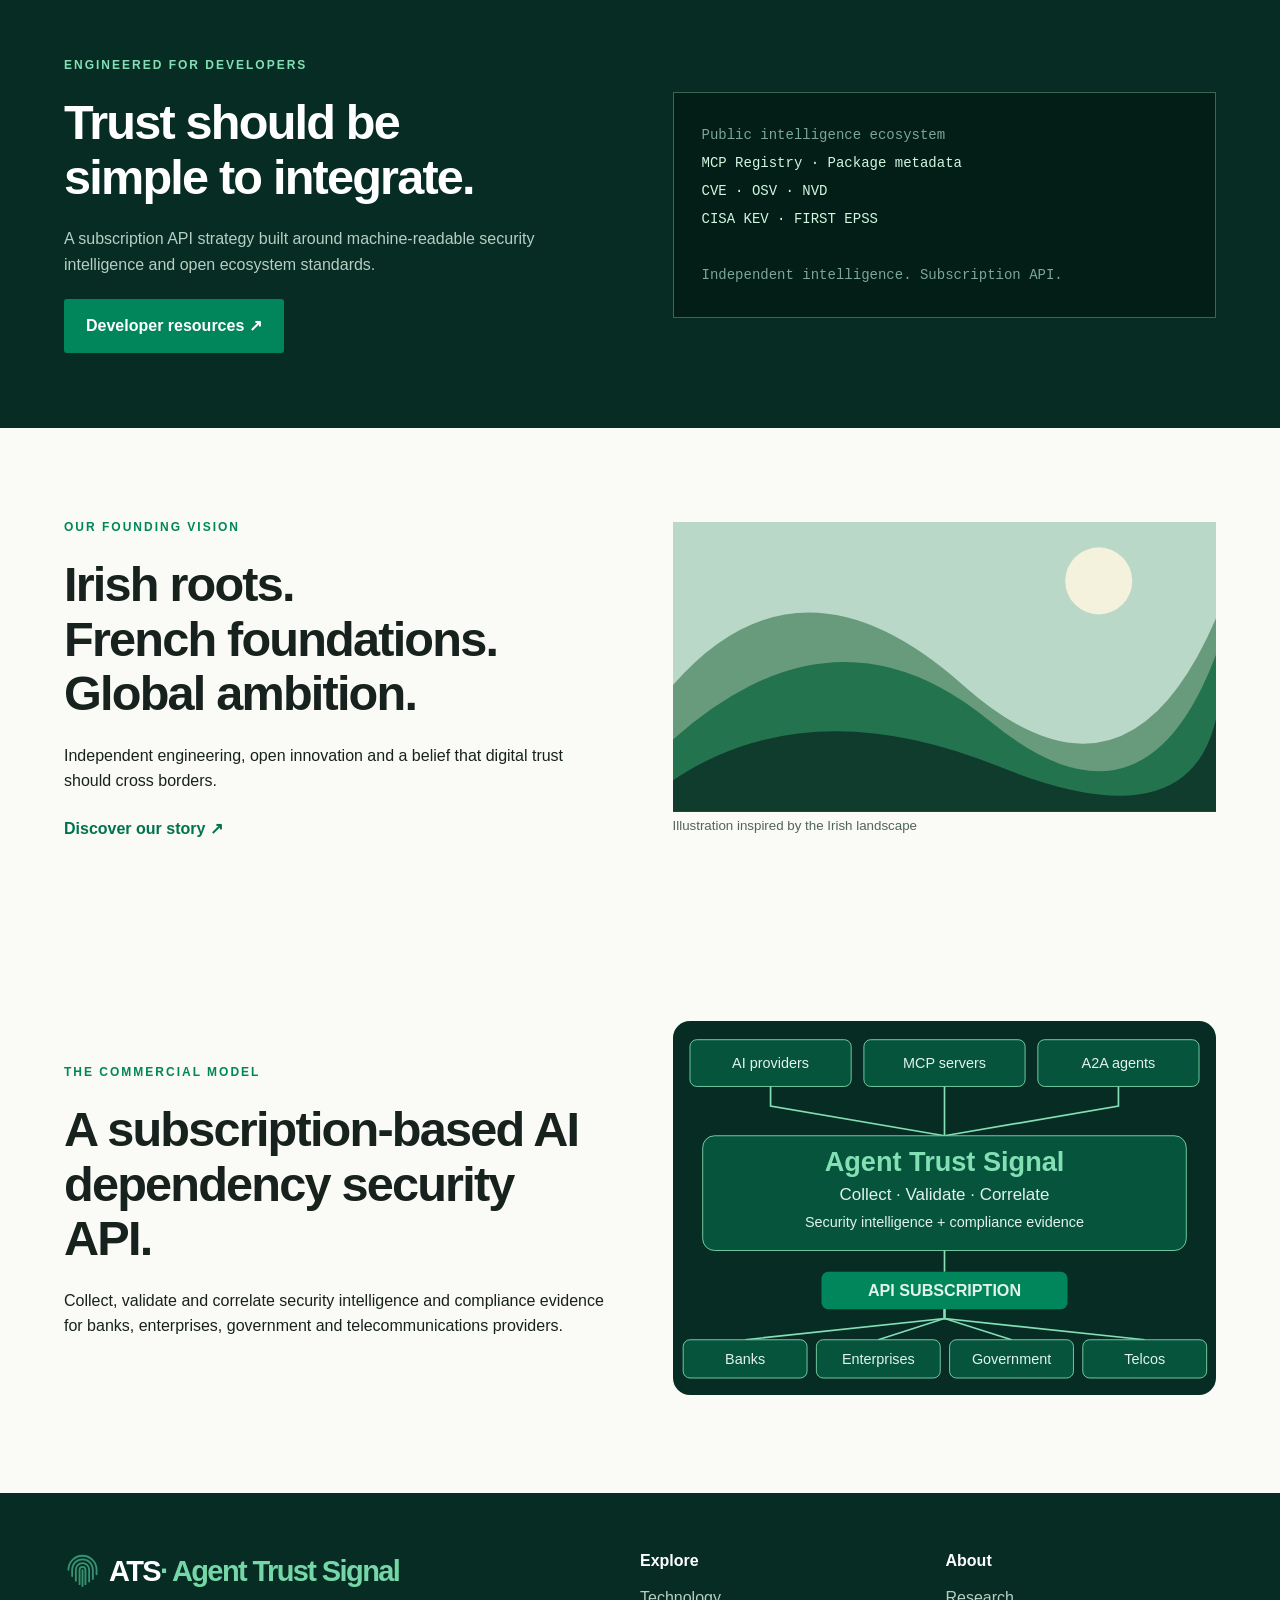
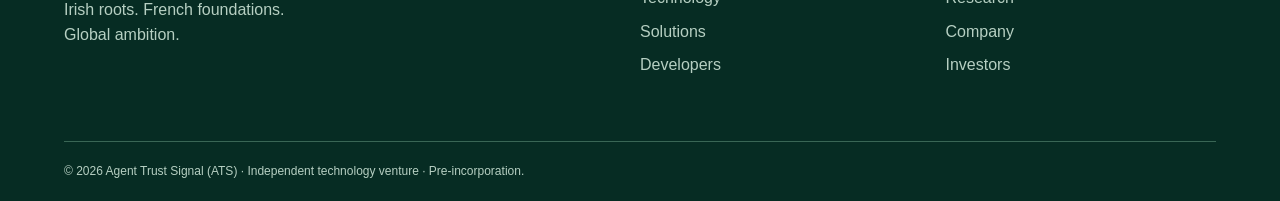
==== commit 9723a7e8: "Publish ATS security intelligence: index.html" ====
--- a/agent-trust-corporate/index.html
+++ b/agent-trust-corporate/index.html
@@ -1,5 +1,6 @@
-<!doctype html><html lang="en"><head><meta charset="utf-8"><meta name="viewport" content="width=device-width,initial-scale=1"><title>Agent Trust Signal | AI dependency security</title><link rel="stylesheet" href="assets/site.css"><link rel="icon" href="assets/mark.svg"></head><body><div class="utility"><div class="wrap">Independent European technology initiative <span>Public introduction · November 2026</span></div></div><header><nav class="wrap"><a class="brand" href="index.html"><img src="assets/mark.svg" alt="">agent<span>trust</span></a><div class="links"><a href="signal.html">Signal</a><a href="technology.html">Technology</a><a href="solutions.html">Solutions</a><a href="developers.html">Developers</a><a href="research.html">Research</a><a href="company.html">Company</a><a href="investors.html">Investors</a></div><a class="navcta" href="developers.html">Build with us ↗</a></nav></header><main><section class="hero"><div class="wrap hero-grid"><div><div class="eyebrow">INTRODUCING AGENT TRUST SIGNAL · IN DEVELOPMENT</div><h1>Know your AI dependencies.<br><em>Share the signal.</em></h1><p>Building open security intelligence infrastructure for MCP servers, agent-to-agent connections and AI tool providers.</p><div class="actions"><a class="button" href="signal.html">Explore Signal ↗</a><a class="outline" href="research.html">Our research</a></div></div><div class="visual"><img src="assets/network.svg" alt="Agent Trust Signal connecting AI, banks, cloud, government, APIs and enterprises"><div class="visual-label">DISCOVER / INFORM / ASSESS</div></div></div></section><div class="strip"><div class="wrap"><span>OPEN APIs</span><span>CROSS-PROVIDER INTELLIGENCE</span><span>EVIDENCE-BASED ASSURANCE</span></div></div><section class="wrap section"><div class="eyebrow">OUR PRODUCT DIRECTION</div><h2>Visibility across the AI supply chain.</h2><p class="lead">Signal is a proposed independent infrastructure for discovering authorised AI dependencies, exchanging authenticated security advisories and mapping evidence to supplier security obligations.</p><div class="cards"><article><div class="num">01 /</div><h3>Discover</h3><p>Inventory MCP servers, A2A endpoints and external AI tools using authorised sources.</p></article><article><div class="num">02 /</div><h3>Signal</h3><p>Correlate dependency exposure with authenticated advisories and distribute actionable notifications.</p></article><article><div class="num">03 /</div><h3>Assess</h3><p>Map evidence to customer-defined Information Security Annex requirements; identify gaps for human review.</p></article></div></section><section class="forest"><div class="wrap split"><div><div class="eyebrow">DEVELOPER FIRST</div><h2>One API. A connected ecosystem.</h2><p>Our goal is an open specification, accessible SDKs and integrations with existing security platforms. Signal is a research and development initiative, not a live service.</p><a class="button" href="signal.html#api">Proposed API ↗</a></div><pre>POST /v1/dependencies/resolve
-GET /v1/signals
-POST /v1/assessments
+<!doctype html><html lang="en"><head><meta charset="utf-8"><meta name="viewport" content="width=device-width,initial-scale=1"><title>Independent AI security intelligence | ATS</title><link rel="stylesheet" href="assets/site.css"><link rel="icon" href="assets/mark.svg"></head><body><div class="utility"><div class="wrap">Independent European technology initiative <span>AI dependency security intelligence</span></div></div><header><nav class="wrap"><a class="brand" href="index.html"><img src="assets/mark.svg" alt="">ATS<span> · Agent Trust Signal</span></a><div class="links"><a href="technology.html">Technology</a><a href="solutions.html">Solutions</a><a href="developers.html">Developers</a><a href="research.html">Research</a><a href="company.html">Company</a><a href="investors.html">Investors</a></div><a class="navcta" href="developers.html">Build with us ↗</a></nav></header><main><section class="hero"><div class="wrap hero-grid"><div><div class="eyebrow">INDEPENDENT AI SECURITY INTELLIGENCE</div><h1>Intelligence for a<br>more <em>trusted AI ecosystem.</em></h1><p>Agent Trust Signal (ATS) focuses on independent security intelligence for AI dependencies, MCP servers and the software supply chain.</p><div class="actions"><a class="button" href="technology.html">Discover our technology ↗</a><a class="outline" href="company.html">Our vision</a></div></div><div class="visual"><img src="assets/network.svg" alt="ATS intelligence network connecting AI, banks, enterprises, government and telecommunications"><div class="visual-label">COLLECT / VALIDATE / CORRELATE / INFORM</div></div></div></section><div class="strip"><div class="wrap"><span>OPEN INTEROPERABILITY</span><span>SECURITY BY DESIGN</span><span>INDEPENDENT VERIFICATION</span></div></div><section class="wrap section"><div class="eyebrow">OUR TECHNOLOGY</div><h2>A foundation for trusted<br>autonomous intelligence.</h2><p class="lead">As AI crosses organisational boundaries, independent security evidence becomes essential. ATS brings together the public ecosystem of registries, dependency metadata and vulnerability intelligence.</p><div class="cards"><article><div class="num">01 /</div><h3>Dependency intelligence</h3><p>Visibility into AI software dependencies and security advisories.</p><a href="technology.html">Explore Dependency intelligence ↗</a></article><article><div class="num">02 /</div><h3>Enterprise trust</h3><p>Independent evidence for enterprise AI risk assessment.</p><a href="solutions.html">Explore Enterprise trust ↗</a></article><article><div class="num">03 /</div><h3>Security research</h3><p>Research into evidence quality, provenance and long-term trust.</p><a href="research.html">Explore Security research ↗</a></article></div></section><section class="forest"><div class="wrap split"><div><div class="eyebrow">ENGINEERED FOR DEVELOPERS</div><h2>Trust should be<br>simple to integrate.</h2><p>A subscription API strategy built around machine-readable security intelligence and open ecosystem standards.</p><a class="button" href="developers.html">Developer resources ↗</a></div><pre><span>Public intelligence ecosystem</span>
+MCP Registry · Package metadata
+CVE · OSV · NVD
+CISA KEV · FIRST EPSS
 
-Proposed interfaces only</pre></div></section><section class="wrap section split"><div><div class="eyebrow">FOUNDATIONAL RESEARCH</div><h2>Identity and cryptographic integrity.</h2><p>Our original passport, fingerprinting and post-quantum research remains an experimental foundation, not a competing commercial passport service.</p><a href="technology.html">Explore original research ↗</a></div><figure style="margin:0"><img style="width:100%" src="assets/passport-network.svg" alt="Original passport research diagram"><figcaption>Original conceptual research</figcaption></figure></section><section class="wrap section split heritage"><div><div class="eyebrow">OUR FOUNDING VISION</div><h2>Irish roots.<br>French foundations.<br>Global ambition.</h2><p>Independent engineering, open innovation and a belief that digital trust should cross borders.</p><a href="company.html">Discover our story ↗</a></div><div class="landscape"><svg viewBox="0 0 600 320" xmlns="http://www.w3.org/2000/svg"><rect width="600" height="320" fill="#b9d8c8"/><circle cx="470" cy="65" r="37" fill="#f4f2dc"/><path d="M0 180Q140 20 320 180T600 105V320H0Z" fill="#679b7c"/><path d="M0 240Q180 80 350 220T600 145V320H0Z" fill="#23734f"/><path d="M0 285Q150 185 360 270T600 215V320H0Z" fill="#103c2d"/></svg><small>Illustration inspired by the Irish landscape</small></div></section><section class="wrap section split"><div><div class="eyebrow">THE COMMERCIAL MODEL</div><h2>A subscription-based AI dependency security API.</h2><p>Collect, validate and correlate security intelligence and compliance evidence for banks, enterprises, government and telecommunications providers.</p></div><figure style="margin:0"><img style="width:100%;height:auto" src="assets/subscription-model.svg" alt="Agent Trust Signal connects AI providers, MCP servers and A2A agents to banks, enterprises, government and telcos through an API subscription"></figure></section></main><footer><div class="wrap foot"><div><a class="brand" href="index.html"><img src="assets/mark.svg" alt="">agent<span>trust</span></a><p>Irish roots. French foundations.<br>Global ambition.</p></div><div><h4>Explore</h4><a href="technology.html">Technology</a><a href="solutions.html">Solutions</a><a href="developers.html">Developers</a></div><div><h4>About</h4><a href="research.html">Research</a><a href="company.html">Company</a><a href="investors.html">Investors</a></div></div><div class="wrap legal">© 2026 Agent Trust · Working brand, pre-incorporation initiative. No public services or endorsements claimed.</div></footer></body></html>+<span>Independent intelligence. Subscription API.</span></pre></div></section><section class="wrap section split heritage"><div><div class="eyebrow">OUR FOUNDING VISION</div><h2>Irish roots.<br>French foundations.<br>Global ambition.</h2><p>Independent engineering, open innovation and a belief that digital trust should cross borders.</p><a href="company.html">Discover our story ↗</a></div><div class="landscape"><svg viewBox="0 0 600 320" xmlns="http://www.w3.org/2000/svg"><rect width="600" height="320" fill="#b9d8c8"/><circle cx="470" cy="65" r="37" fill="#f4f2dc"/><path d="M0 180Q140 20 320 180T600 105V320H0Z" fill="#679b7c"/><path d="M0 240Q180 80 350 220T600 145V320H0Z" fill="#23734f"/><path d="M0 285Q150 185 360 270T600 215V320H0Z" fill="#103c2d"/></svg><small>Illustration inspired by the Irish landscape</small></div></section><section class="wrap section split"><div><div class="eyebrow">THE COMMERCIAL MODEL</div><h2>A subscription-based AI dependency security API.</h2><p>Collect, validate and correlate security intelligence and compliance evidence for banks, enterprises, government and telecommunications providers.</p></div><figure style="margin:0"><img style="width:100%;height:auto" src="assets/subscription-model.svg" alt="Agent Trust Signal connects AI providers, MCP servers and A2A agents to banks, enterprises, government and telcos through an API subscription"></figure></section></main><footer><div class="wrap foot"><div><a class="brand" href="index.html"><img src="assets/mark.svg" alt="">ATS<span> · Agent Trust Signal</span></a><p>Irish roots. French foundations.<br>Global ambition.</p></div><div><h4>Explore</h4><a href="technology.html">Technology</a><a href="solutions.html">Solutions</a><a href="developers.html">Developers</a></div><div><h4>About</h4><a href="research.html">Research</a><a href="company.html">Company</a><a href="investors.html">Investors</a></div></div><div class="wrap legal">© 2026 Agent Trust Signal (ATS) · Independent technology venture · Pre-incorporation.</div></footer></body></html>
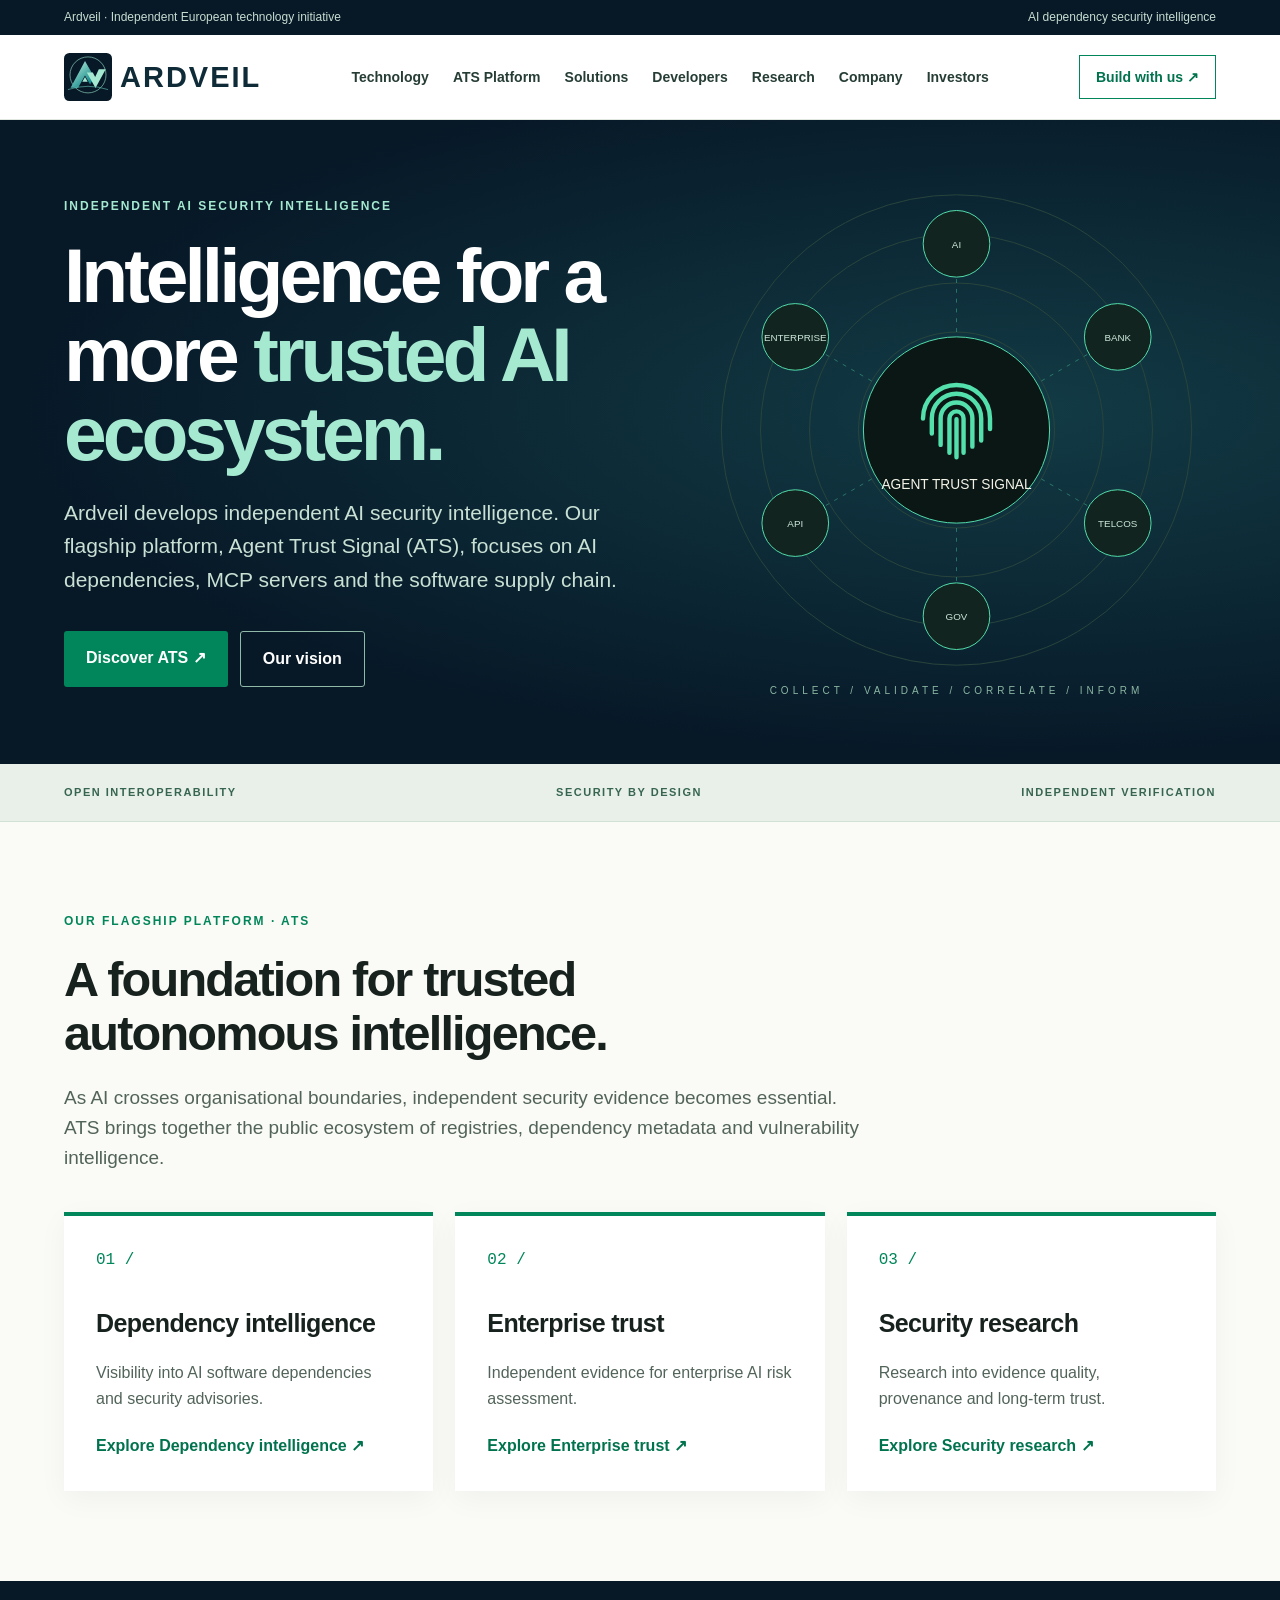
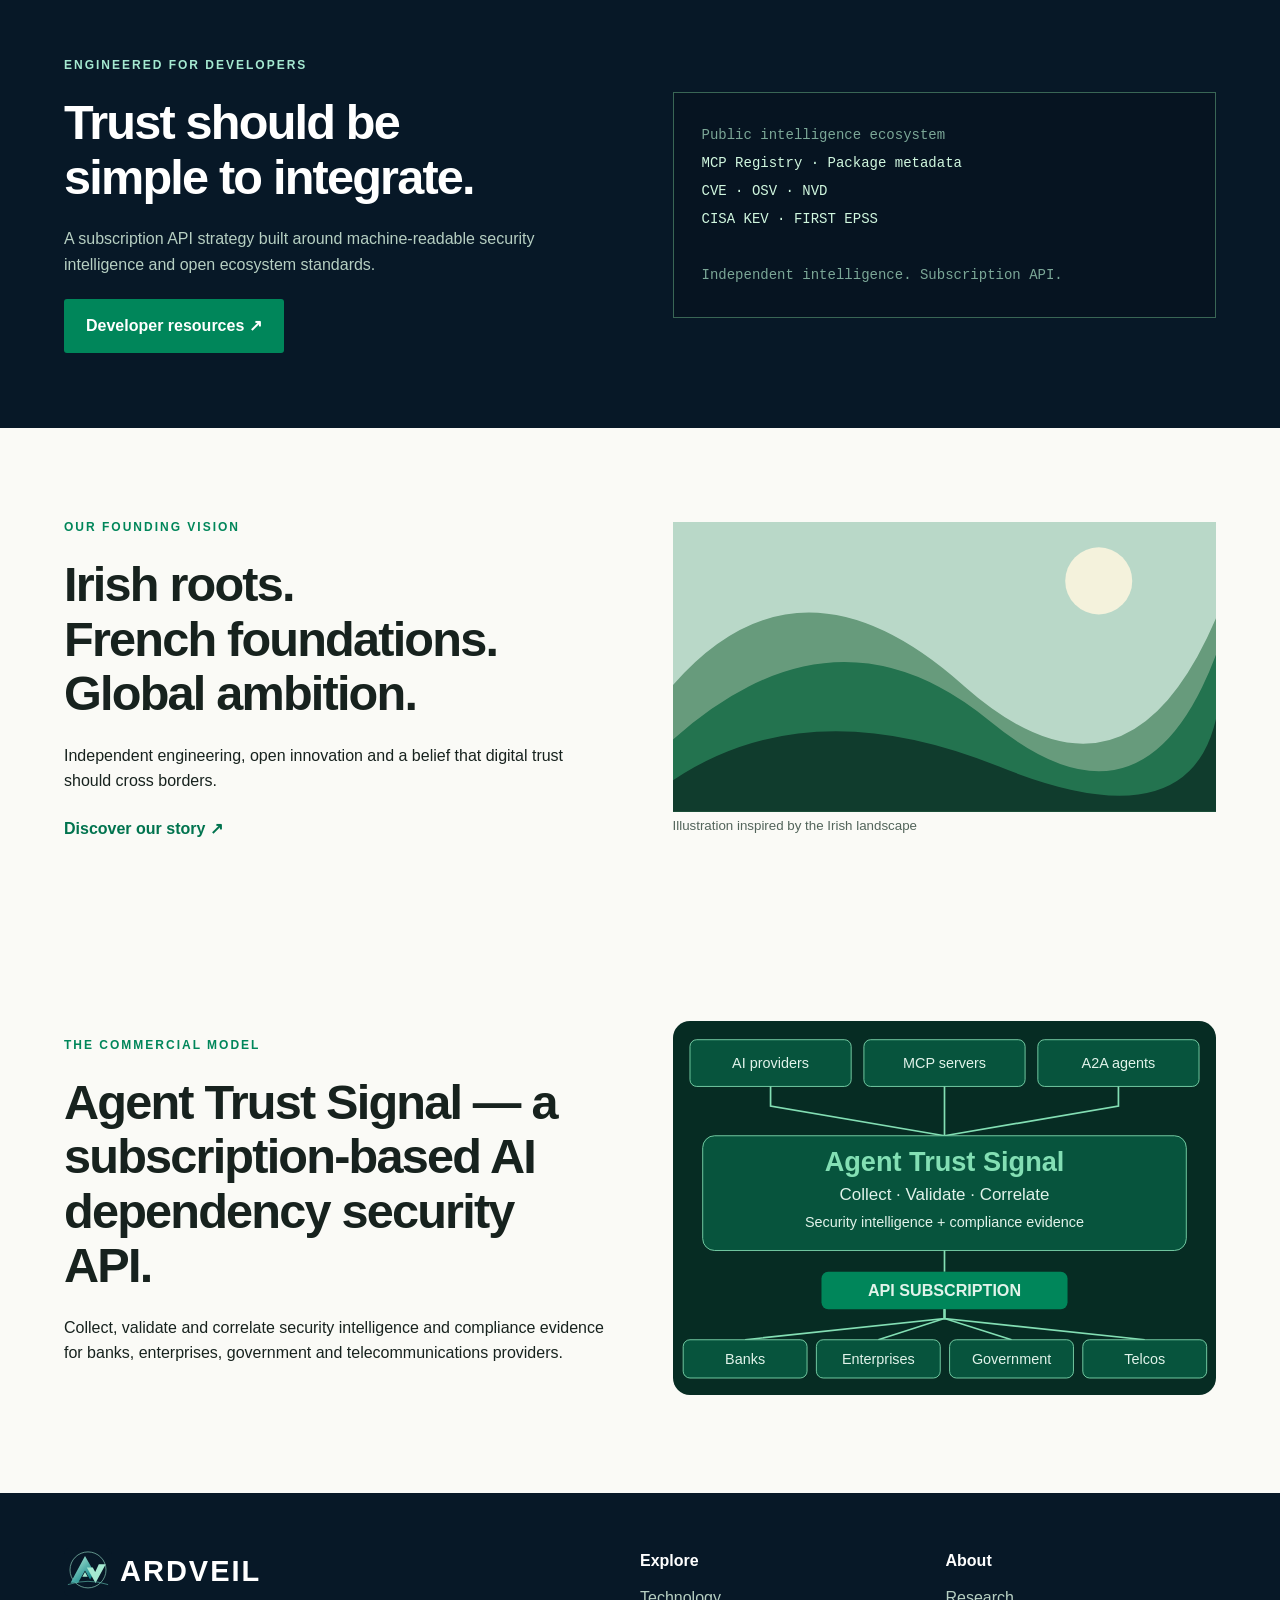
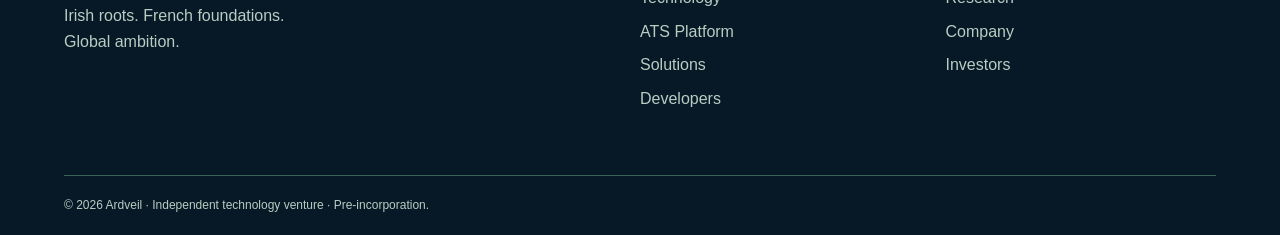
==== commit df466f8a: "Rebrand corporate website as Ardveil; retain ATS as flagship platform" ====
--- a/agent-trust-corporate/index.html
+++ b/agent-trust-corporate/index.html
@@ -1,6 +1,6 @@
-<!doctype html><html lang="en"><head><meta charset="utf-8"><meta name="viewport" content="width=device-width,initial-scale=1"><title>Independent AI security intelligence | ATS</title><link rel="stylesheet" href="assets/site.css"><link rel="icon" href="assets/mark.svg"></head><body><div class="utility"><div class="wrap">Independent European technology initiative <span>AI dependency security intelligence</span></div></div><header><nav class="wrap"><a class="brand" href="index.html"><img src="assets/mark.svg" alt="">ATS<span> · Agent Trust Signal</span></a><div class="links"><a href="technology.html">Technology</a><a href="solutions.html">Solutions</a><a href="developers.html">Developers</a><a href="research.html">Research</a><a href="company.html">Company</a><a href="investors.html">Investors</a></div><a class="navcta" href="developers.html">Build with us ↗</a></nav></header><main><section class="hero"><div class="wrap hero-grid"><div><div class="eyebrow">INDEPENDENT AI SECURITY INTELLIGENCE</div><h1>Intelligence for a<br>more <em>trusted AI ecosystem.</em></h1><p>Agent Trust Signal (ATS) focuses on independent security intelligence for AI dependencies, MCP servers and the software supply chain.</p><div class="actions"><a class="button" href="technology.html">Discover our technology ↗</a><a class="outline" href="company.html">Our vision</a></div></div><div class="visual"><img src="assets/network.svg" alt="ATS intelligence network connecting AI, banks, enterprises, government and telecommunications"><div class="visual-label">COLLECT / VALIDATE / CORRELATE / INFORM</div></div></div></section><div class="strip"><div class="wrap"><span>OPEN INTEROPERABILITY</span><span>SECURITY BY DESIGN</span><span>INDEPENDENT VERIFICATION</span></div></div><section class="wrap section"><div class="eyebrow">OUR TECHNOLOGY</div><h2>A foundation for trusted<br>autonomous intelligence.</h2><p class="lead">As AI crosses organisational boundaries, independent security evidence becomes essential. ATS brings together the public ecosystem of registries, dependency metadata and vulnerability intelligence.</p><div class="cards"><article><div class="num">01 /</div><h3>Dependency intelligence</h3><p>Visibility into AI software dependencies and security advisories.</p><a href="technology.html">Explore Dependency intelligence ↗</a></article><article><div class="num">02 /</div><h3>Enterprise trust</h3><p>Independent evidence for enterprise AI risk assessment.</p><a href="solutions.html">Explore Enterprise trust ↗</a></article><article><div class="num">03 /</div><h3>Security research</h3><p>Research into evidence quality, provenance and long-term trust.</p><a href="research.html">Explore Security research ↗</a></article></div></section><section class="forest"><div class="wrap split"><div><div class="eyebrow">ENGINEERED FOR DEVELOPERS</div><h2>Trust should be<br>simple to integrate.</h2><p>A subscription API strategy built around machine-readable security intelligence and open ecosystem standards.</p><a class="button" href="developers.html">Developer resources ↗</a></div><pre><span>Public intelligence ecosystem</span>
+<!doctype html><html lang="en"><head><meta charset="utf-8"><meta name="viewport" content="width=device-width,initial-scale=1"><title>Independent AI security intelligence | Ardveil</title><link rel="stylesheet" href="assets/site.css"><link rel="icon" href="assets/mark.svg"></head><body><div class="utility"><div class="wrap">Ardveil · Independent European technology initiative <span>AI dependency security intelligence</span></div></div><header><nav class="wrap"><a class="brand" href="index.html"><img src="assets/mark.svg" alt="">ARDVEIL</a><div class="links"><a href="technology.html">Technology</a><a href="signal.html">ATS Platform</a><a href="solutions.html">Solutions</a><a href="developers.html">Developers</a><a href="research.html">Research</a><a href="company.html">Company</a><a href="investors.html">Investors</a></div><a class="navcta" href="developers.html">Build with us ↗</a></nav></header><main><section class="hero"><div class="wrap hero-grid"><div><div class="eyebrow">INDEPENDENT AI SECURITY INTELLIGENCE</div><h1>Intelligence for a<br>more <em>trusted AI ecosystem.</em></h1><p>Ardveil develops independent AI security intelligence. Our flagship platform, Agent Trust Signal (ATS), focuses on AI dependencies, MCP servers and the software supply chain.</p><div class="actions"><a class="button" href="signal.html">Discover ATS ↗</a><a class="outline" href="company.html">Our vision</a></div></div><div class="visual"><img src="assets/network.svg" alt="ATS intelligence network connecting AI, banks, enterprises, government and telecommunications"><div class="visual-label">COLLECT / VALIDATE / CORRELATE / INFORM</div></div></div></section><div class="strip"><div class="wrap"><span>OPEN INTEROPERABILITY</span><span>SECURITY BY DESIGN</span><span>INDEPENDENT VERIFICATION</span></div></div><section class="wrap section"><div class="eyebrow">OUR FLAGSHIP PLATFORM · ATS</div><h2>A foundation for trusted<br>autonomous intelligence.</h2><p class="lead">As AI crosses organisational boundaries, independent security evidence becomes essential. ATS brings together the public ecosystem of registries, dependency metadata and vulnerability intelligence.</p><div class="cards"><article><div class="num">01 /</div><h3>Dependency intelligence</h3><p>Visibility into AI software dependencies and security advisories.</p><a href="technology.html">Explore Dependency intelligence ↗</a></article><article><div class="num">02 /</div><h3>Enterprise trust</h3><p>Independent evidence for enterprise AI risk assessment.</p><a href="solutions.html">Explore Enterprise trust ↗</a></article><article><div class="num">03 /</div><h3>Security research</h3><p>Research into evidence quality, provenance and long-term trust.</p><a href="research.html">Explore Security research ↗</a></article></div></section><section class="forest"><div class="wrap split"><div><div class="eyebrow">ENGINEERED FOR DEVELOPERS</div><h2>Trust should be<br>simple to integrate.</h2><p>A subscription API strategy built around machine-readable security intelligence and open ecosystem standards.</p><a class="button" href="developers.html">Developer resources ↗</a></div><pre><span>Public intelligence ecosystem</span>
 MCP Registry · Package metadata
 CVE · OSV · NVD
 CISA KEV · FIRST EPSS
 
-<span>Independent intelligence. Subscription API.</span></pre></div></section><section class="wrap section split heritage"><div><div class="eyebrow">OUR FOUNDING VISION</div><h2>Irish roots.<br>French foundations.<br>Global ambition.</h2><p>Independent engineering, open innovation and a belief that digital trust should cross borders.</p><a href="company.html">Discover our story ↗</a></div><div class="landscape"><svg viewBox="0 0 600 320" xmlns="http://www.w3.org/2000/svg"><rect width="600" height="320" fill="#b9d8c8"/><circle cx="470" cy="65" r="37" fill="#f4f2dc"/><path d="M0 180Q140 20 320 180T600 105V320H0Z" fill="#679b7c"/><path d="M0 240Q180 80 350 220T600 145V320H0Z" fill="#23734f"/><path d="M0 285Q150 185 360 270T600 215V320H0Z" fill="#103c2d"/></svg><small>Illustration inspired by the Irish landscape</small></div></section><section class="wrap section split"><div><div class="eyebrow">THE COMMERCIAL MODEL</div><h2>A subscription-based AI dependency security API.</h2><p>Collect, validate and correlate security intelligence and compliance evidence for banks, enterprises, government and telecommunications providers.</p></div><figure style="margin:0"><img style="width:100%;height:auto" src="assets/subscription-model.svg" alt="Agent Trust Signal connects AI providers, MCP servers and A2A agents to banks, enterprises, government and telcos through an API subscription"></figure></section></main><footer><div class="wrap foot"><div><a class="brand" href="index.html"><img src="assets/mark.svg" alt="">ATS<span> · Agent Trust Signal</span></a><p>Irish roots. French foundations.<br>Global ambition.</p></div><div><h4>Explore</h4><a href="technology.html">Technology</a><a href="solutions.html">Solutions</a><a href="developers.html">Developers</a></div><div><h4>About</h4><a href="research.html">Research</a><a href="company.html">Company</a><a href="investors.html">Investors</a></div></div><div class="wrap legal">© 2026 Agent Trust Signal (ATS) · Independent technology venture · Pre-incorporation.</div></footer></body></html>+<span>Independent intelligence. Subscription API.</span></pre></div></section><section class="wrap section split heritage"><div><div class="eyebrow">OUR FOUNDING VISION</div><h2>Irish roots.<br>French foundations.<br>Global ambition.</h2><p>Independent engineering, open innovation and a belief that digital trust should cross borders.</p><a href="company.html">Discover our story ↗</a></div><div class="landscape"><svg viewBox="0 0 600 320" xmlns="http://www.w3.org/2000/svg"><rect width="600" height="320" fill="#b9d8c8"/><circle cx="470" cy="65" r="37" fill="#f4f2dc"/><path d="M0 180Q140 20 320 180T600 105V320H0Z" fill="#679b7c"/><path d="M0 240Q180 80 350 220T600 145V320H0Z" fill="#23734f"/><path d="M0 285Q150 185 360 270T600 215V320H0Z" fill="#103c2d"/></svg><small>Illustration inspired by the Irish landscape</small></div></section><section class="wrap section split"><div><div class="eyebrow">THE COMMERCIAL MODEL</div><h2>Agent Trust Signal — a subscription-based AI dependency security API.</h2><p>Collect, validate and correlate security intelligence and compliance evidence for banks, enterprises, government and telecommunications providers.</p></div><figure style="margin:0"><img style="width:100%;height:auto" src="assets/subscription-model.svg" alt="Agent Trust Signal connects AI providers, MCP servers and A2A agents to banks, enterprises, government and telcos through an API subscription"></figure></section></main><footer><div class="wrap foot"><div><a class="brand" href="index.html"><img src="assets/mark.svg" alt="">ARDVEIL</a><p>Irish roots. French foundations.<br>Global ambition.</p></div><div><h4>Explore</h4><a href="technology.html">Technology</a><a href="signal.html">ATS Platform</a><a href="solutions.html">Solutions</a><a href="developers.html">Developers</a></div><div><h4>About</h4><a href="research.html">Research</a><a href="company.html">Company</a><a href="investors.html">Investors</a></div></div><div class="wrap legal">© 2026 Ardveil · Independent technology venture · Pre-incorporation.</div></footer></body></html>
--- a/agent-trust-corporate/assets/site.css
+++ b/agent-trust-corporate/assets/site.css
@@ -1 +1,2 @@
-*{box-sizing:border-box}body{margin:0;color:#17221e;background:#fafaf6;font:16px/1.6 Arial,Helvetica,sans-serif}a{color:#00734e;text-decoration:none}a:hover{text-decoration:underline}a:focus-visible{outline:3px solid #e8ad46;outline-offset:4px}.wrap{max-width:1280px;width:90%;margin:auto}.utility{background:#062c23;color:#c6ddd1;font-size:12px;padding:8px 0}.utility span{float:right}header{background:#fff;border-bottom:1px solid #dfe7df}nav{display:flex;align-items:center;gap:32px;min-height:84px}.brand{font-size:29px;font-weight:800;letter-spacing:-1.6px;color:#12382e;display:inline-flex;align-items:center;gap:0;white-space:nowrap}.brand img{width:37px;margin-right:8px;filter:brightness(.65)}.brand span{color:#00865a}.links{display:flex;gap:24px;flex:1;justify-content:center;flex-wrap:wrap}.links a{color:#263d35;font-weight:600;font-size:14px}.navcta{border:1px solid #00865a;padding:10px 16px;font-weight:bold;font-size:14px}.hero,.subhero{background:radial-gradient(ellipse at 80% 45%,#164e39,#062c23 65%);color:#fff}.hero-grid{display:grid;grid-template-columns:1.15fr 1fr;align-items:center;min-height:610px;padding:65px 0;gap:36px}.eyebrow{letter-spacing:2px;font-size:12px;font-weight:800;color:#00865a;margin-bottom:20px}.hero .eyebrow,.forest .eyebrow,.subhero .eyebrow{color:#82e0b4}h1,h2,h3,p{margin:0 0 22px}h1{font-size:clamp(44px,6vw,88px);line-height:1.03;letter-spacing:-4px;font-weight:650}h1 em{font-style:normal;color:#83dfb4}h2{font-size:clamp(30px,3.8vw,52px);line-height:1.12;letter-spacing:-1.8px}h3{font-size:25px;line-height:1.2;letter-spacing:-.6px}.hero p,.subhero p{font-size:21px;color:#c9e0d4;max-width:580px}.actions{display:flex;gap:12px;flex-wrap:wrap;margin-top:35px}.button,.outline{display:inline-block;padding:14px 22px;font-weight:bold;border-radius:3px}.button{background:#00865a;color:white}.outline{border:1px solid #91b9a7;color:white}.visual img{width:100%;max-height:490px}.visual-label{text-align:center;color:#8ab6a2;letter-spacing:4px;font-size:10px}.strip{background:#e8f0e9;border-bottom:1px solid #d1e2d5}.strip .wrap{display:flex;justify-content:space-between;gap:12px;padding:20px 0;font-size:11px;letter-spacing:1.5px;font-weight:bold;color:#376550}.section{padding:90px 0}.lead{max-width:800px;font-size:19px;color:#52645a}.cards{display:grid;grid-template-columns:repeat(3,1fr);gap:22px;margin-top:38px}.cards article{background:#fff;border-top:4px solid #00865a;padding:32px;box-shadow:0 8px 28px #103c2d0b}.num{font-family:monospace;color:#00865a;margin-bottom:35px}.cards p,.detail p{color:#52645a}.cards a,.heritage a{font-weight:bold}.forest,footer{background:#062c23;color:white}.split{display:grid;grid-template-columns:1fr 1fr;align-items:center;gap:65px}.forest .wrap{padding:75px 0}.forest p,footer p{color:#b6cfc2}pre{background:#031d17;color:#d0f7df;border:1px solid #396655;padding:28px;overflow:auto;font-size:14px;line-height:2}pre span{color:#7ba797}.landscape svg{width:100%;display:block}.landscape small{color:#52645a}.foot{display:grid;grid-template-columns:2fr 1fr 1fr;gap:35px;padding:55px 0}.foot .brand{color:white}.foot .brand span{color:#75d7a7}.foot a:not(.brand){display:block;color:#b6cfc2;margin:8px 0}.foot h4{margin:0 0 12px}.legal{border-top:1px solid #396655;padding:20px 0;font-size:12px;color:#b6cfc2}.subhero .wrap{padding:90px 0}.subhero h1{max-width:1000px}.detail article{border-bottom:1px solid #d5e0d7;padding:25px 0;max-width:900px}.detail .num{margin-bottom:10px}.detail h2{font-size:32px}.detail p{font-size:19px}.detail .button{margin-top:24px}@media(max-width:900px){nav{flex-wrap:wrap;gap:12px;padding:15px 0}.links{order:3;flex-basis:100%;justify-content:flex-start;gap:15px}.navcta{margin-left:auto}.hero-grid,.split{grid-template-columns:1fr;gap:28px}.hero-grid{padding:50px 0}.visual img{max-height:320px}.cards{grid-template-columns:1fr}.section{padding:55px 0}.utility span{float:none;display:block}.strip .wrap{flex-wrap:wrap}.foot{grid-template-columns:1fr 1fr}.foot>div:first-child{grid-column:1/-1}h1{letter-spacing:-2px}}+*{box-sizing:border-box}body{margin:0;color:#17221e;background:#fafaf6;font:16px/1.6 Arial,Helvetica,sans-serif}a{color:#00734e;text-decoration:none}a:hover{text-decoration:underline}a:focus-visible{outline:3px solid #e8ad46;outline-offset:4px}.wrap{max-width:1280px;width:90%;margin:auto}.utility{background:#062c23;color:#c6ddd1;font-size:12px;padding:8px 0}.utility span{float:right}header{background:#fff;border-bottom:1px solid #dfe7df}nav{display:flex;align-items:center;gap:32px;min-height:84px}.brand{font-size:29px;font-weight:800;letter-spacing:-1.6px;color:#12382e;display:inline-flex;align-items:center;gap:0;white-space:nowrap}.brand img{width:37px;margin-right:8px;filter:brightness(.65)}.brand span{color:#00865a}.links{display:flex;gap:24px;flex:1;justify-content:center;flex-wrap:wrap}.links a{color:#263d35;font-weight:600;font-size:14px}.navcta{border:1px solid #00865a;padding:10px 16px;font-weight:bold;font-size:14px}.hero,.subhero{background:radial-gradient(ellipse at 80% 45%,#164e39,#062c23 65%);color:#fff}.hero-grid{display:grid;grid-template-columns:1.15fr 1fr;align-items:center;min-height:610px;padding:65px 0;gap:36px}.eyebrow{letter-spacing:2px;font-size:12px;font-weight:800;color:#00865a;margin-bottom:20px}.hero .eyebrow,.forest .eyebrow,.subhero .eyebrow{color:#82e0b4}h1,h2,h3,p{margin:0 0 22px}h1{font-size:clamp(44px,6vw,88px);line-height:1.03;letter-spacing:-4px;font-weight:650}h1 em{font-style:normal;color:#83dfb4}h2{font-size:clamp(30px,3.8vw,52px);line-height:1.12;letter-spacing:-1.8px}h3{font-size:25px;line-height:1.2;letter-spacing:-.6px}.hero p,.subhero p{font-size:21px;color:#c9e0d4;max-width:580px}.actions{display:flex;gap:12px;flex-wrap:wrap;margin-top:35px}.button,.outline{display:inline-block;padding:14px 22px;font-weight:bold;border-radius:3px}.button{background:#00865a;color:white}.outline{border:1px solid #91b9a7;color:white}.visual img{width:100%;max-height:490px}.visual-label{text-align:center;color:#8ab6a2;letter-spacing:4px;font-size:10px}.strip{background:#e8f0e9;border-bottom:1px solid #d1e2d5}.strip .wrap{display:flex;justify-content:space-between;gap:12px;padding:20px 0;font-size:11px;letter-spacing:1.5px;font-weight:bold;color:#376550}.section{padding:90px 0}.lead{max-width:800px;font-size:19px;color:#52645a}.cards{display:grid;grid-template-columns:repeat(3,1fr);gap:22px;margin-top:38px}.cards article{background:#fff;border-top:4px solid #00865a;padding:32px;box-shadow:0 8px 28px #103c2d0b}.num{font-family:monospace;color:#00865a;margin-bottom:35px}.cards p,.detail p{color:#52645a}.cards a,.heritage a{font-weight:bold}.forest,footer{background:#062c23;color:white}.split{display:grid;grid-template-columns:1fr 1fr;align-items:center;gap:65px}.forest .wrap{padding:75px 0}.forest p,footer p{color:#b6cfc2}pre{background:#031d17;color:#d0f7df;border:1px solid #396655;padding:28px;overflow:auto;font-size:14px;line-height:2}pre span{color:#7ba797}.landscape svg{width:100%;display:block}.landscape small{color:#52645a}.foot{display:grid;grid-template-columns:2fr 1fr 1fr;gap:35px;padding:55px 0}.foot .brand{color:white}.foot .brand span{color:#75d7a7}.foot a:not(.brand){display:block;color:#b6cfc2;margin:8px 0}.foot h4{margin:0 0 12px}.legal{border-top:1px solid #396655;padding:20px 0;font-size:12px;color:#b6cfc2}.subhero .wrap{padding:90px 0}.subhero h1{max-width:1000px}.detail article{border-bottom:1px solid #d5e0d7;padding:25px 0;max-width:900px}.detail .num{margin-bottom:10px}.detail h2{font-size:32px}.detail p{font-size:19px}.detail .button{margin-top:24px}@media(max-width:900px){nav{flex-wrap:wrap;gap:12px;padding:15px 0}.links{order:3;flex-basis:100%;justify-content:flex-start;gap:15px}.navcta{margin-left:auto}.hero-grid,.split{grid-template-columns:1fr;gap:28px}.hero-grid{padding:50px 0}.visual img{max-height:320px}.cards{grid-template-columns:1fr}.section{padding:55px 0}.utility span{float:none;display:block}.strip .wrap{flex-wrap:wrap}.foot{grid-template-columns:1fr 1fr}.foot>div:first-child{grid-column:1/-1}h1{letter-spacing:-2px}}
+/* Ardveil corporate palette */ .utility,.forest,footer{background:#071827}.hero,.subhero{background:radial-gradient(ellipse at 80% 45%,#123b45,#071827 70%)}.brand{letter-spacing:2px;color:#102b38}.brand img{width:48px;filter:none}.foot .brand{color:#fff}.hero .eyebrow,.subhero .eyebrow,.forest .eyebrow,h1 em{color:#a5e9d1}pre{background:#061421}.product-link{font-weight:800;color:#00734e}
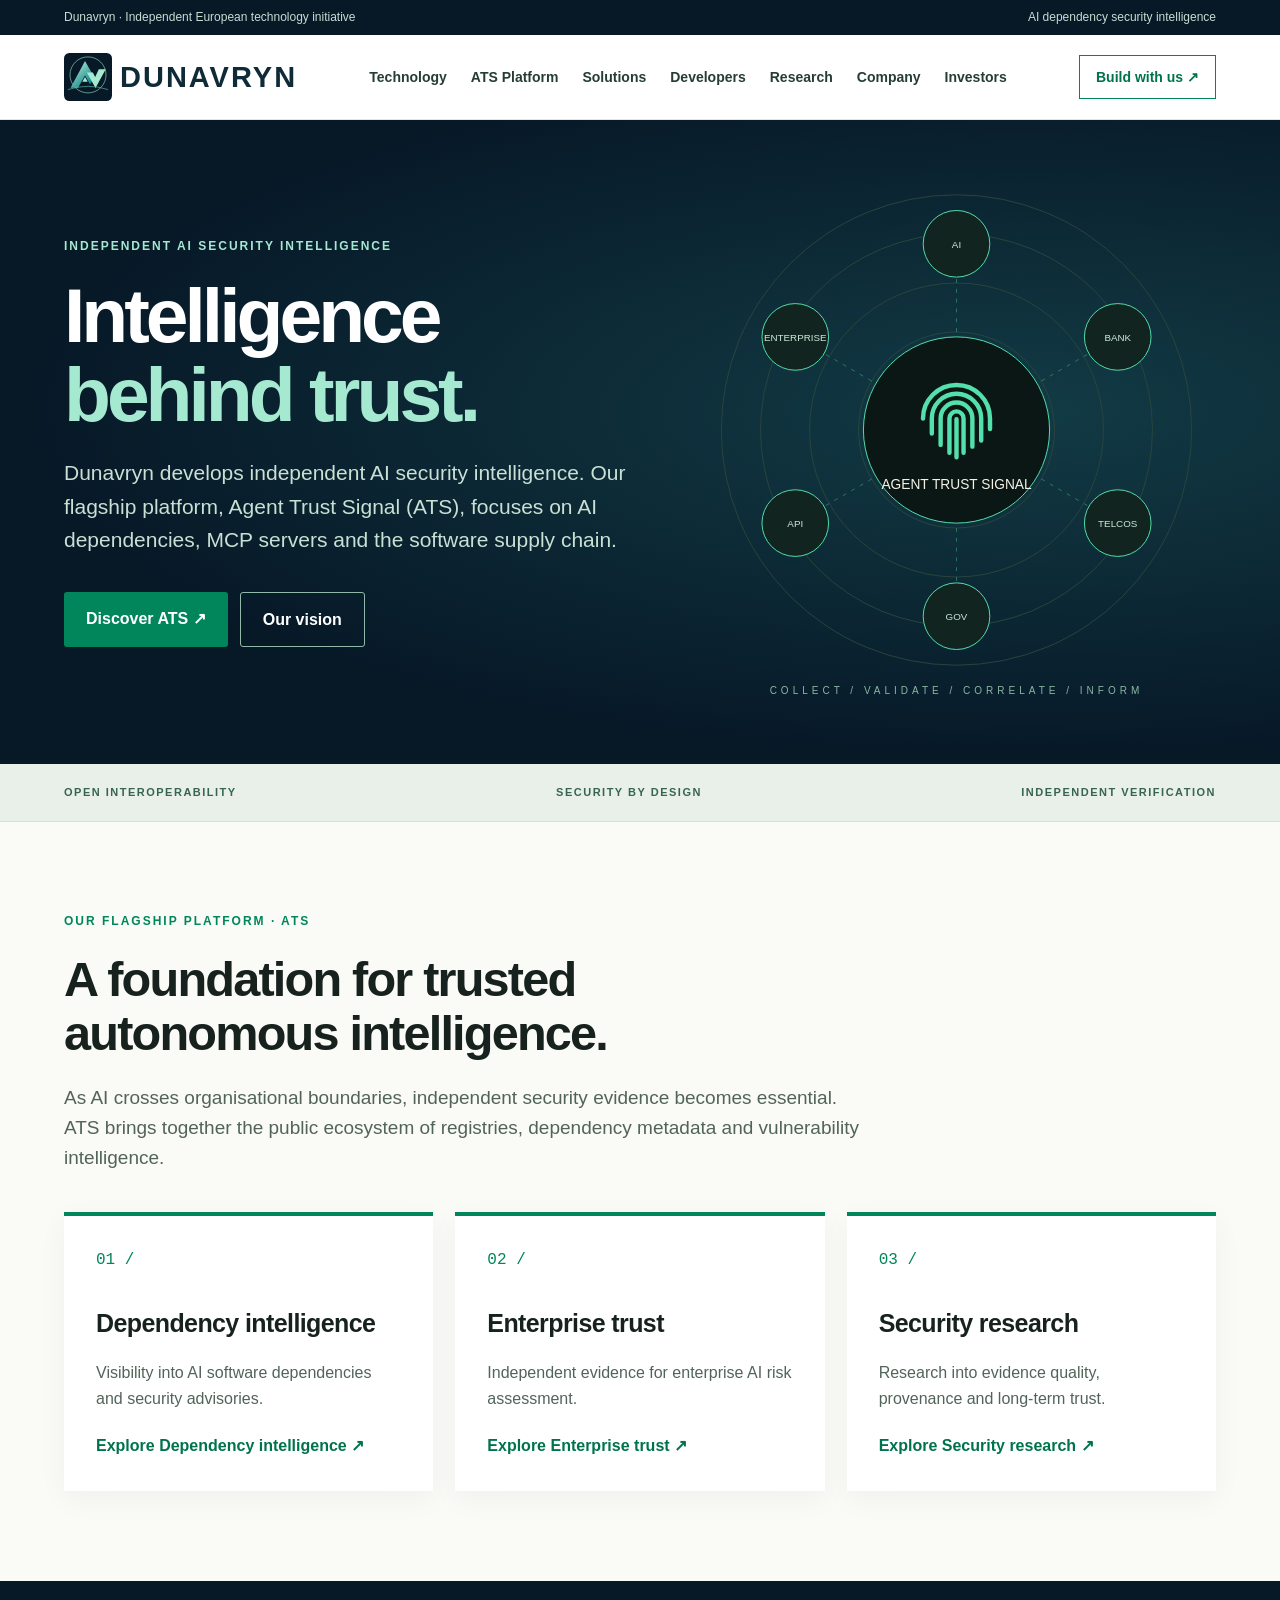
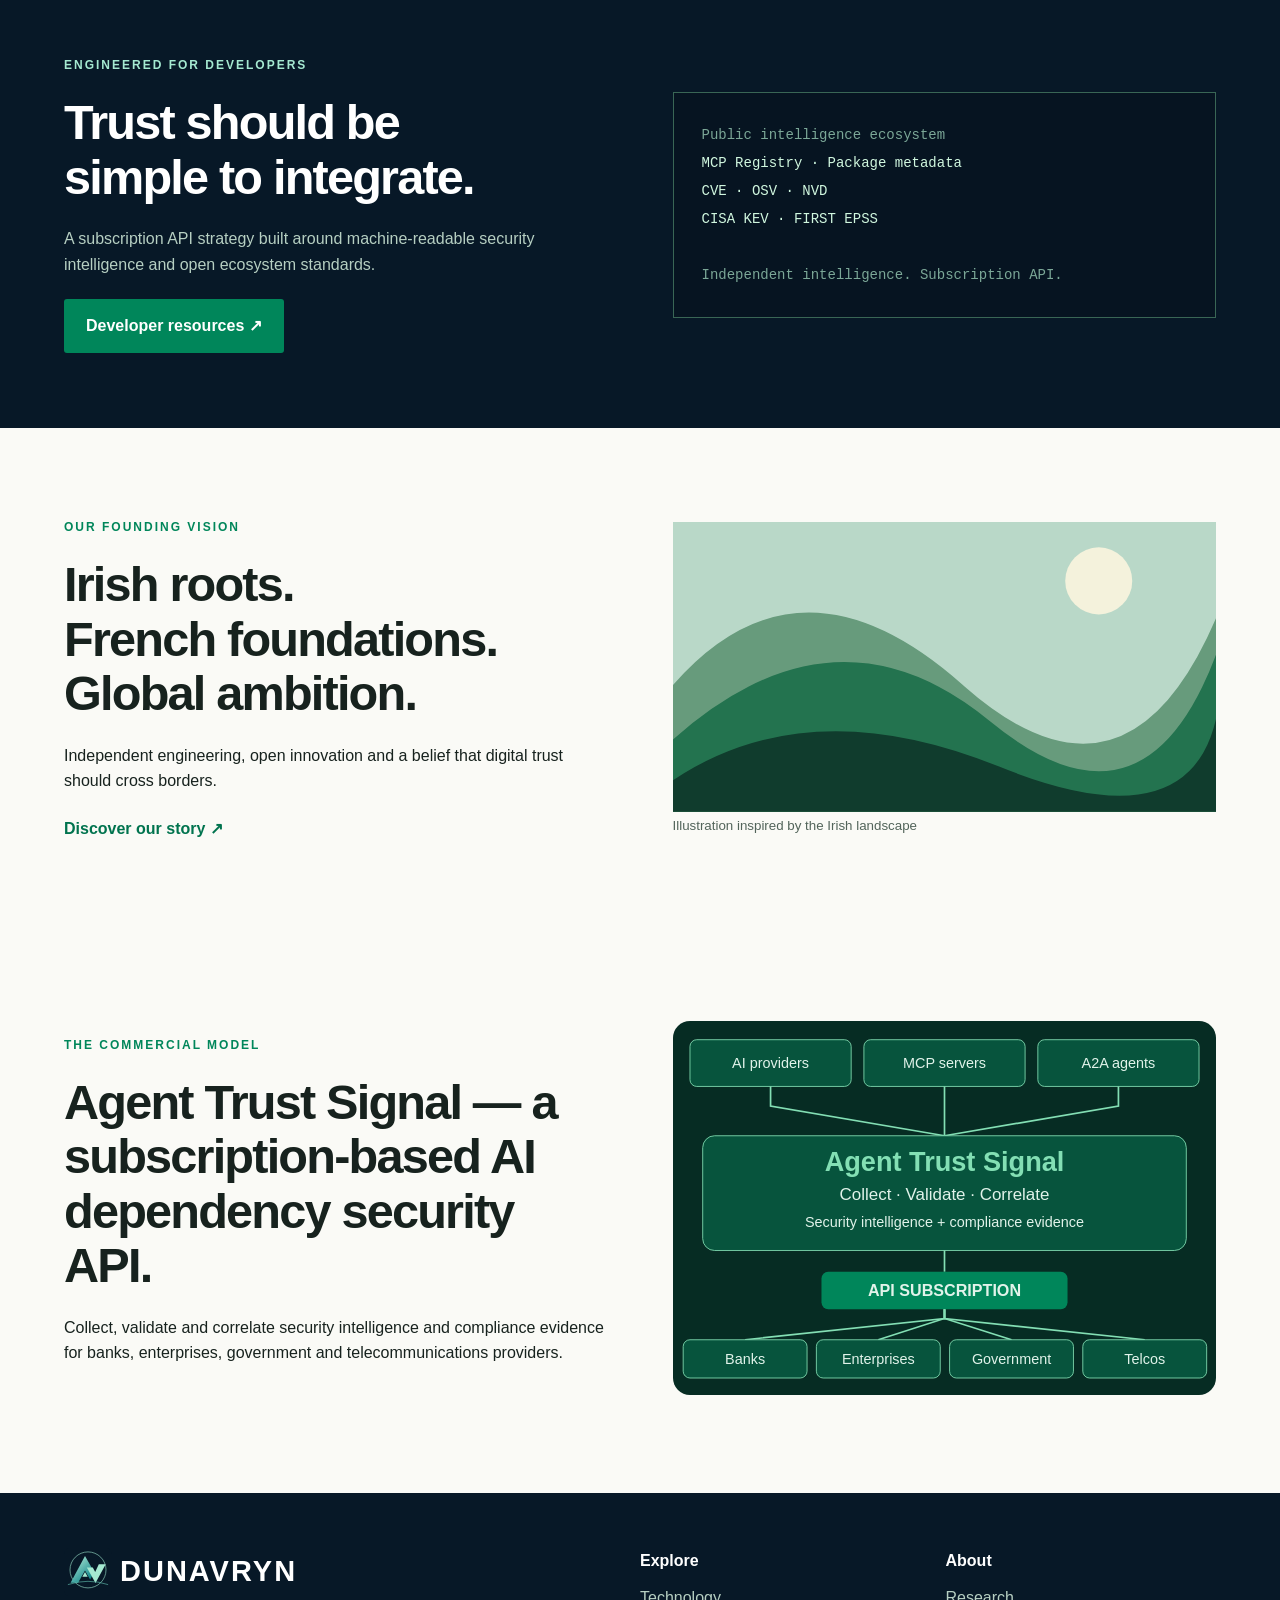
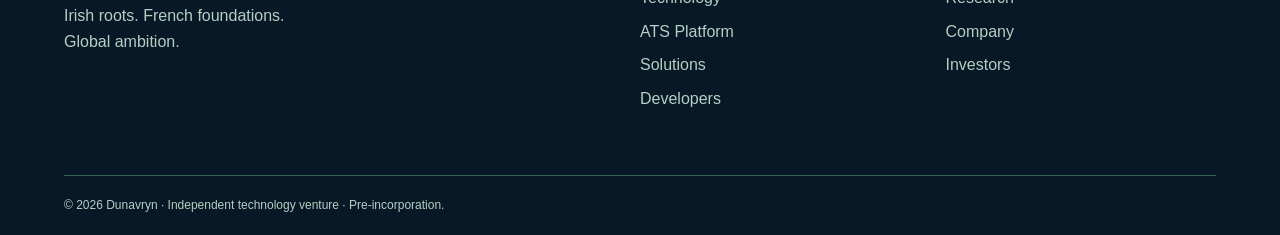
==== commit b0f17017: "Rebrand Ardveil to Dunavryn — agent-trust-corporate/index.html" ====
--- a/agent-trust-corporate/index.html
+++ b/agent-trust-corporate/index.html
@@ -1,6 +1,6 @@
-<!doctype html><html lang="en"><head><meta charset="utf-8"><meta name="viewport" content="width=device-width,initial-scale=1"><title>Independent AI security intelligence | Ardveil</title><link rel="stylesheet" href="assets/site.css"><link rel="icon" href="assets/mark.svg"></head><body><div class="utility"><div class="wrap">Ardveil · Independent European technology initiative <span>AI dependency security intelligence</span></div></div><header><nav class="wrap"><a class="brand" href="index.html"><img src="assets/mark.svg" alt="">ARDVEIL</a><div class="links"><a href="technology.html">Technology</a><a href="signal.html">ATS Platform</a><a href="solutions.html">Solutions</a><a href="developers.html">Developers</a><a href="research.html">Research</a><a href="company.html">Company</a><a href="investors.html">Investors</a></div><a class="navcta" href="developers.html">Build with us ↗</a></nav></header><main><section class="hero"><div class="wrap hero-grid"><div><div class="eyebrow">INDEPENDENT AI SECURITY INTELLIGENCE</div><h1>Intelligence for a<br>more <em>trusted AI ecosystem.</em></h1><p>Ardveil develops independent AI security intelligence. Our flagship platform, Agent Trust Signal (ATS), focuses on AI dependencies, MCP servers and the software supply chain.</p><div class="actions"><a class="button" href="signal.html">Discover ATS ↗</a><a class="outline" href="company.html">Our vision</a></div></div><div class="visual"><img src="assets/network.svg" alt="ATS intelligence network connecting AI, banks, enterprises, government and telecommunications"><div class="visual-label">COLLECT / VALIDATE / CORRELATE / INFORM</div></div></div></section><div class="strip"><div class="wrap"><span>OPEN INTEROPERABILITY</span><span>SECURITY BY DESIGN</span><span>INDEPENDENT VERIFICATION</span></div></div><section class="wrap section"><div class="eyebrow">OUR FLAGSHIP PLATFORM · ATS</div><h2>A foundation for trusted<br>autonomous intelligence.</h2><p class="lead">As AI crosses organisational boundaries, independent security evidence becomes essential. ATS brings together the public ecosystem of registries, dependency metadata and vulnerability intelligence.</p><div class="cards"><article><div class="num">01 /</div><h3>Dependency intelligence</h3><p>Visibility into AI software dependencies and security advisories.</p><a href="technology.html">Explore Dependency intelligence ↗</a></article><article><div class="num">02 /</div><h3>Enterprise trust</h3><p>Independent evidence for enterprise AI risk assessment.</p><a href="solutions.html">Explore Enterprise trust ↗</a></article><article><div class="num">03 /</div><h3>Security research</h3><p>Research into evidence quality, provenance and long-term trust.</p><a href="research.html">Explore Security research ↗</a></article></div></section><section class="forest"><div class="wrap split"><div><div class="eyebrow">ENGINEERED FOR DEVELOPERS</div><h2>Trust should be<br>simple to integrate.</h2><p>A subscription API strategy built around machine-readable security intelligence and open ecosystem standards.</p><a class="button" href="developers.html">Developer resources ↗</a></div><pre><span>Public intelligence ecosystem</span>
+<!doctype html><html lang="en"><head><meta charset="utf-8"><meta name="viewport" content="width=device-width,initial-scale=1"><title>Independent AI security intelligence | Dunavryn</title><link rel="stylesheet" href="assets/site.css"><link rel="icon" href="assets/mark.svg"></head><body><div class="utility"><div class="wrap">Dunavryn · Independent European technology initiative <span>AI dependency security intelligence</span></div></div><header><nav class="wrap"><a class="brand" href="index.html"><img src="assets/mark.svg" alt="">DUNAVRYN</a><div class="links"><a href="technology.html">Technology</a><a href="signal.html">ATS Platform</a><a href="solutions.html">Solutions</a><a href="developers.html">Developers</a><a href="research.html">Research</a><a href="company.html">Company</a><a href="investors.html">Investors</a></div><a class="navcta" href="developers.html">Build with us ↗</a></nav></header><main><section class="hero"><div class="wrap hero-grid"><div><div class="eyebrow">INDEPENDENT AI SECURITY INTELLIGENCE</div><h1>Intelligence<br><em>behind trust.</em></h1><p>Dunavryn develops independent AI security intelligence. Our flagship platform, Agent Trust Signal (ATS), focuses on AI dependencies, MCP servers and the software supply chain.</p><div class="actions"><a class="button" href="signal.html">Discover ATS ↗</a><a class="outline" href="company.html">Our vision</a></div></div><div class="visual"><img src="assets/network.svg" alt="ATS intelligence network connecting AI, banks, enterprises, government and telecommunications"><div class="visual-label">COLLECT / VALIDATE / CORRELATE / INFORM</div></div></div></section><div class="strip"><div class="wrap"><span>OPEN INTEROPERABILITY</span><span>SECURITY BY DESIGN</span><span>INDEPENDENT VERIFICATION</span></div></div><section class="wrap section"><div class="eyebrow">OUR FLAGSHIP PLATFORM · ATS</div><h2>A foundation for trusted<br>autonomous intelligence.</h2><p class="lead">As AI crosses organisational boundaries, independent security evidence becomes essential. ATS brings together the public ecosystem of registries, dependency metadata and vulnerability intelligence.</p><div class="cards"><article><div class="num">01 /</div><h3>Dependency intelligence</h3><p>Visibility into AI software dependencies and security advisories.</p><a href="technology.html">Explore Dependency intelligence ↗</a></article><article><div class="num">02 /</div><h3>Enterprise trust</h3><p>Independent evidence for enterprise AI risk assessment.</p><a href="solutions.html">Explore Enterprise trust ↗</a></article><article><div class="num">03 /</div><h3>Security research</h3><p>Research into evidence quality, provenance and long-term trust.</p><a href="research.html">Explore Security research ↗</a></article></div></section><section class="forest"><div class="wrap split"><div><div class="eyebrow">ENGINEERED FOR DEVELOPERS</div><h2>Trust should be<br>simple to integrate.</h2><p>A subscription API strategy built around machine-readable security intelligence and open ecosystem standards.</p><a class="button" href="developers.html">Developer resources ↗</a></div><pre><span>Public intelligence ecosystem</span>
 MCP Registry · Package metadata
 CVE · OSV · NVD
 CISA KEV · FIRST EPSS
 
-<span>Independent intelligence. Subscription API.</span></pre></div></section><section class="wrap section split heritage"><div><div class="eyebrow">OUR FOUNDING VISION</div><h2>Irish roots.<br>French foundations.<br>Global ambition.</h2><p>Independent engineering, open innovation and a belief that digital trust should cross borders.</p><a href="company.html">Discover our story ↗</a></div><div class="landscape"><svg viewBox="0 0 600 320" xmlns="http://www.w3.org/2000/svg"><rect width="600" height="320" fill="#b9d8c8"/><circle cx="470" cy="65" r="37" fill="#f4f2dc"/><path d="M0 180Q140 20 320 180T600 105V320H0Z" fill="#679b7c"/><path d="M0 240Q180 80 350 220T600 145V320H0Z" fill="#23734f"/><path d="M0 285Q150 185 360 270T600 215V320H0Z" fill="#103c2d"/></svg><small>Illustration inspired by the Irish landscape</small></div></section><section class="wrap section split"><div><div class="eyebrow">THE COMMERCIAL MODEL</div><h2>Agent Trust Signal — a subscription-based AI dependency security API.</h2><p>Collect, validate and correlate security intelligence and compliance evidence for banks, enterprises, government and telecommunications providers.</p></div><figure style="margin:0"><img style="width:100%;height:auto" src="assets/subscription-model.svg" alt="Agent Trust Signal connects AI providers, MCP servers and A2A agents to banks, enterprises, government and telcos through an API subscription"></figure></section></main><footer><div class="wrap foot"><div><a class="brand" href="index.html"><img src="assets/mark.svg" alt="">ARDVEIL</a><p>Irish roots. French foundations.<br>Global ambition.</p></div><div><h4>Explore</h4><a href="technology.html">Technology</a><a href="signal.html">ATS Platform</a><a href="solutions.html">Solutions</a><a href="developers.html">Developers</a></div><div><h4>About</h4><a href="research.html">Research</a><a href="company.html">Company</a><a href="investors.html">Investors</a></div></div><div class="wrap legal">© 2026 Ardveil · Independent technology venture · Pre-incorporation.</div></footer></body></html>+<span>Independent intelligence. Subscription API.</span></pre></div></section><section class="wrap section split heritage"><div><div class="eyebrow">OUR FOUNDING VISION</div><h2>Irish roots.<br>French foundations.<br>Global ambition.</h2><p>Independent engineering, open innovation and a belief that digital trust should cross borders.</p><a href="company.html">Discover our story ↗</a></div><div class="landscape"><svg viewBox="0 0 600 320" xmlns="http://www.w3.org/2000/svg"><rect width="600" height="320" fill="#b9d8c8"/><circle cx="470" cy="65" r="37" fill="#f4f2dc"/><path d="M0 180Q140 20 320 180T600 105V320H0Z" fill="#679b7c"/><path d="M0 240Q180 80 350 220T600 145V320H0Z" fill="#23734f"/><path d="M0 285Q150 185 360 270T600 215V320H0Z" fill="#103c2d"/></svg><small>Illustration inspired by the Irish landscape</small></div></section><section class="wrap section split"><div><div class="eyebrow">THE COMMERCIAL MODEL</div><h2>Agent Trust Signal — a subscription-based AI dependency security API.</h2><p>Collect, validate and correlate security intelligence and compliance evidence for banks, enterprises, government and telecommunications providers.</p></div><figure style="margin:0"><img style="width:100%;height:auto" src="assets/subscription-model.svg" alt="Agent Trust Signal connects AI providers, MCP servers and A2A agents to banks, enterprises, government and telcos through an API subscription"></figure></section></main><footer><div class="wrap foot"><div><a class="brand" href="index.html"><img src="assets/mark.svg" alt="">DUNAVRYN</a><p>Irish roots. French foundations.<br>Global ambition.</p></div><div><h4>Explore</h4><a href="technology.html">Technology</a><a href="signal.html">ATS Platform</a><a href="solutions.html">Solutions</a><a href="developers.html">Developers</a></div><div><h4>About</h4><a href="research.html">Research</a><a href="company.html">Company</a><a href="investors.html">Investors</a></div></div><div class="wrap legal">© 2026 Dunavryn · Independent technology venture · Pre-incorporation.</div></footer></body></html>
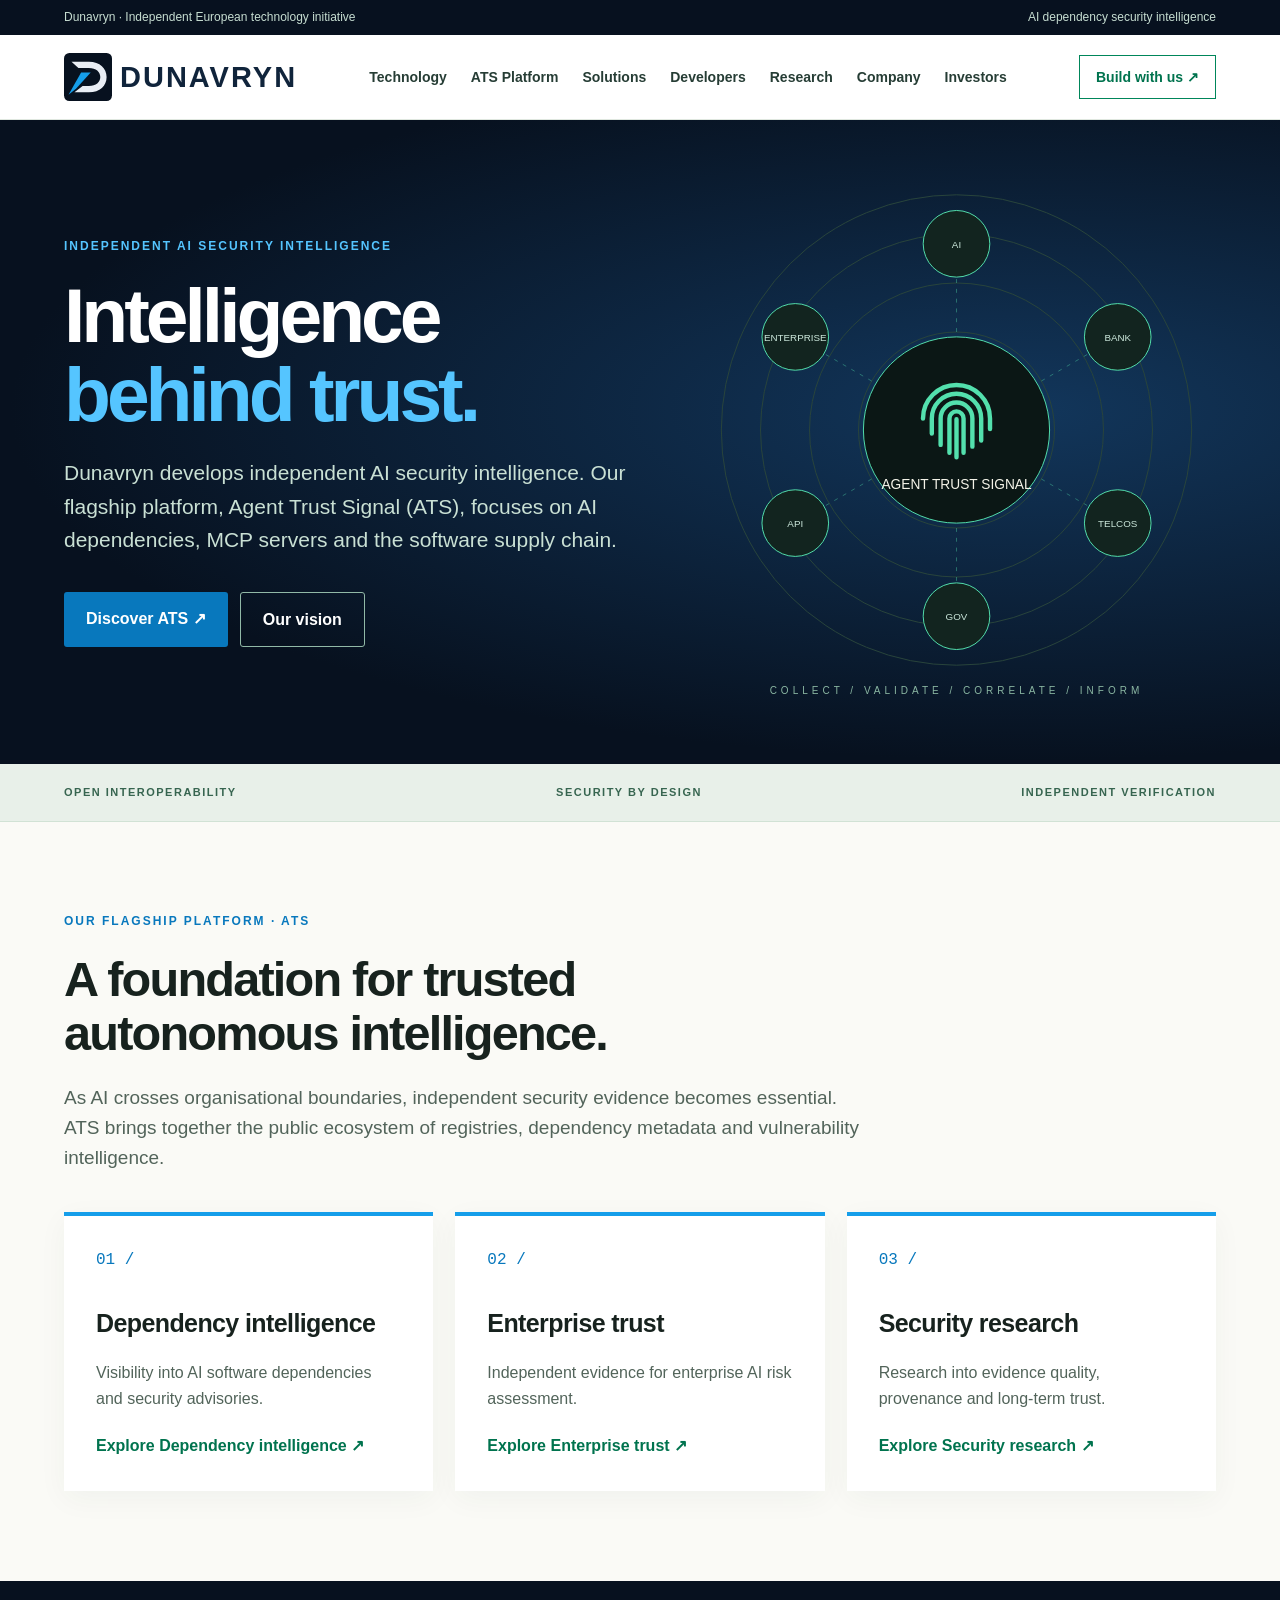
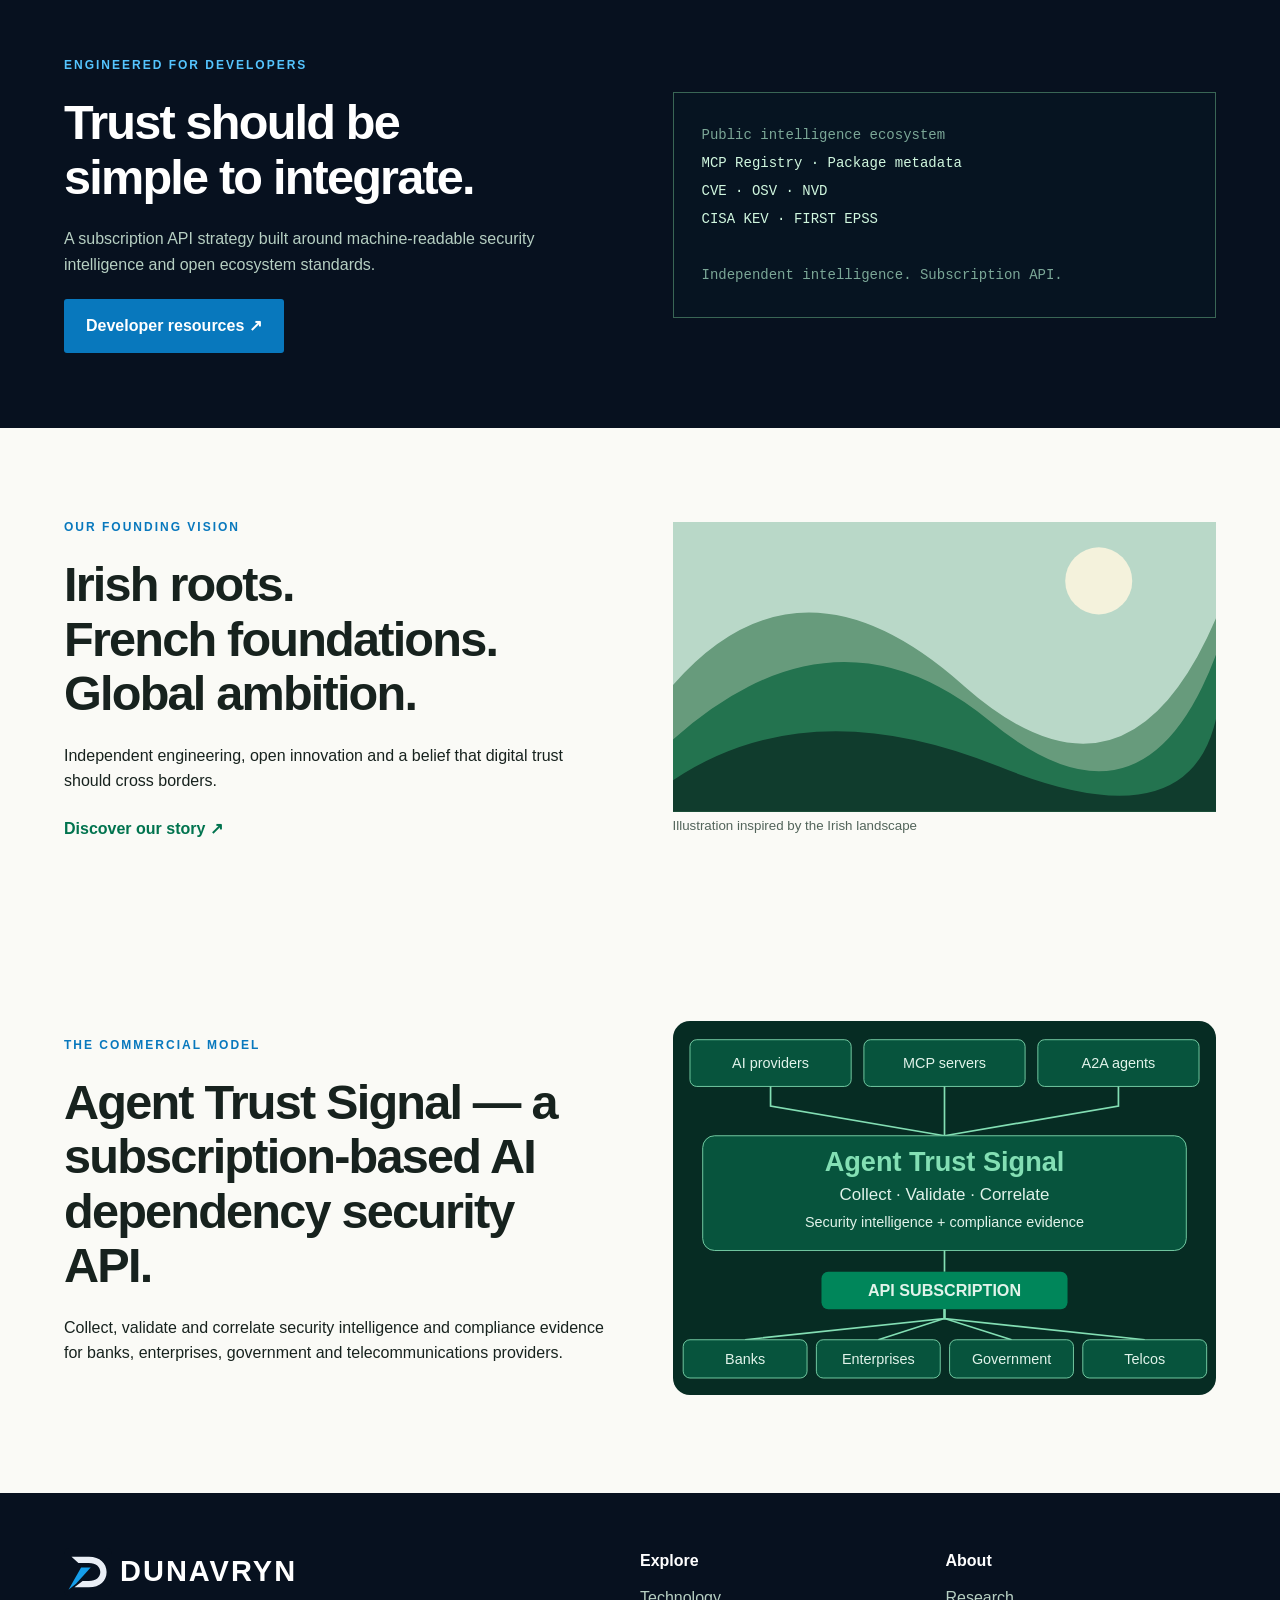
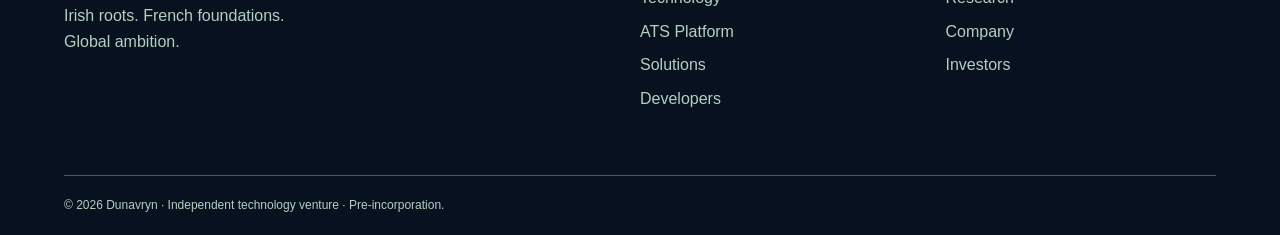
==== commit 15bbdf73: "Reference new Dunavryn logo asset" ====
--- a/agent-trust-corporate/index.html
+++ b/agent-trust-corporate/index.html
@@ -1,6 +1,6 @@
-<!doctype html><html lang="en"><head><meta charset="utf-8"><meta name="viewport" content="width=device-width,initial-scale=1"><title>Independent AI security intelligence | Dunavryn</title><link rel="stylesheet" href="assets/site.css"><link rel="icon" href="assets/mark.svg"></head><body><div class="utility"><div class="wrap">Dunavryn · Independent European technology initiative <span>AI dependency security intelligence</span></div></div><header><nav class="wrap"><a class="brand" href="index.html"><img src="assets/mark.svg" alt="">DUNAVRYN</a><div class="links"><a href="technology.html">Technology</a><a href="signal.html">ATS Platform</a><a href="solutions.html">Solutions</a><a href="developers.html">Developers</a><a href="research.html">Research</a><a href="company.html">Company</a><a href="investors.html">Investors</a></div><a class="navcta" href="developers.html">Build with us ↗</a></nav></header><main><section class="hero"><div class="wrap hero-grid"><div><div class="eyebrow">INDEPENDENT AI SECURITY INTELLIGENCE</div><h1>Intelligence<br><em>behind trust.</em></h1><p>Dunavryn develops independent AI security intelligence. Our flagship platform, Agent Trust Signal (ATS), focuses on AI dependencies, MCP servers and the software supply chain.</p><div class="actions"><a class="button" href="signal.html">Discover ATS ↗</a><a class="outline" href="company.html">Our vision</a></div></div><div class="visual"><img src="assets/network.svg" alt="ATS intelligence network connecting AI, banks, enterprises, government and telecommunications"><div class="visual-label">COLLECT / VALIDATE / CORRELATE / INFORM</div></div></div></section><div class="strip"><div class="wrap"><span>OPEN INTEROPERABILITY</span><span>SECURITY BY DESIGN</span><span>INDEPENDENT VERIFICATION</span></div></div><section class="wrap section"><div class="eyebrow">OUR FLAGSHIP PLATFORM · ATS</div><h2>A foundation for trusted<br>autonomous intelligence.</h2><p class="lead">As AI crosses organisational boundaries, independent security evidence becomes essential. ATS brings together the public ecosystem of registries, dependency metadata and vulnerability intelligence.</p><div class="cards"><article><div class="num">01 /</div><h3>Dependency intelligence</h3><p>Visibility into AI software dependencies and security advisories.</p><a href="technology.html">Explore Dependency intelligence ↗</a></article><article><div class="num">02 /</div><h3>Enterprise trust</h3><p>Independent evidence for enterprise AI risk assessment.</p><a href="solutions.html">Explore Enterprise trust ↗</a></article><article><div class="num">03 /</div><h3>Security research</h3><p>Research into evidence quality, provenance and long-term trust.</p><a href="research.html">Explore Security research ↗</a></article></div></section><section class="forest"><div class="wrap split"><div><div class="eyebrow">ENGINEERED FOR DEVELOPERS</div><h2>Trust should be<br>simple to integrate.</h2><p>A subscription API strategy built around machine-readable security intelligence and open ecosystem standards.</p><a class="button" href="developers.html">Developer resources ↗</a></div><pre><span>Public intelligence ecosystem</span>
+<!doctype html><html lang="en"><head><meta charset="utf-8"><meta name="viewport" content="width=device-width,initial-scale=1"><title>Independent AI security intelligence | Dunavryn</title><link rel="stylesheet" href="assets/site.css"><link rel="icon" href="assets/dunavryn-mark.svg"></head><body><div class="utility"><div class="wrap">Dunavryn · Independent European technology initiative <span>AI dependency security intelligence</span></div></div><header><nav class="wrap"><a class="brand" href="index.html"><img src="assets/dunavryn-mark.svg" alt="">DUNAVRYN</a><div class="links"><a href="technology.html">Technology</a><a href="signal.html">ATS Platform</a><a href="solutions.html">Solutions</a><a href="developers.html">Developers</a><a href="research.html">Research</a><a href="company.html">Company</a><a href="investors.html">Investors</a></div><a class="navcta" href="developers.html">Build with us ↗</a></nav></header><main><section class="hero"><div class="wrap hero-grid"><div><div class="eyebrow">INDEPENDENT AI SECURITY INTELLIGENCE</div><h1>Intelligence<br><em>behind trust.</em></h1><p>Dunavryn develops independent AI security intelligence. Our flagship platform, Agent Trust Signal (ATS), focuses on AI dependencies, MCP servers and the software supply chain.</p><div class="actions"><a class="button" href="signal.html">Discover ATS ↗</a><a class="outline" href="company.html">Our vision</a></div></div><div class="visual"><img src="assets/network.svg" alt="ATS intelligence network connecting AI, banks, enterprises, government and telecommunications"><div class="visual-label">COLLECT / VALIDATE / CORRELATE / INFORM</div></div></div></section><div class="strip"><div class="wrap"><span>OPEN INTEROPERABILITY</span><span>SECURITY BY DESIGN</span><span>INDEPENDENT VERIFICATION</span></div></div><section class="wrap section"><div class="eyebrow">OUR FLAGSHIP PLATFORM · ATS</div><h2>A foundation for trusted<br>autonomous intelligence.</h2><p class="lead">As AI crosses organisational boundaries, independent security evidence becomes essential. ATS brings together the public ecosystem of registries, dependency metadata and vulnerability intelligence.</p><div class="cards"><article><div class="num">01 /</div><h3>Dependency intelligence</h3><p>Visibility into AI software dependencies and security advisories.</p><a href="technology.html">Explore Dependency intelligence ↗</a></article><article><div class="num">02 /</div><h3>Enterprise trust</h3><p>Independent evidence for enterprise AI risk assessment.</p><a href="solutions.html">Explore Enterprise trust ↗</a></article><article><div class="num">03 /</div><h3>Security research</h3><p>Research into evidence quality, provenance and long-term trust.</p><a href="research.html">Explore Security research ↗</a></article></div></section><section class="forest"><div class="wrap split"><div><div class="eyebrow">ENGINEERED FOR DEVELOPERS</div><h2>Trust should be<br>simple to integrate.</h2><p>A subscription API strategy built around machine-readable security intelligence and open ecosystem standards.</p><a class="button" href="developers.html">Developer resources ↗</a></div><pre><span>Public intelligence ecosystem</span>
 MCP Registry · Package metadata
 CVE · OSV · NVD
 CISA KEV · FIRST EPSS
 
-<span>Independent intelligence. Subscription API.</span></pre></div></section><section class="wrap section split heritage"><div><div class="eyebrow">OUR FOUNDING VISION</div><h2>Irish roots.<br>French foundations.<br>Global ambition.</h2><p>Independent engineering, open innovation and a belief that digital trust should cross borders.</p><a href="company.html">Discover our story ↗</a></div><div class="landscape"><svg viewBox="0 0 600 320" xmlns="http://www.w3.org/2000/svg"><rect width="600" height="320" fill="#b9d8c8"/><circle cx="470" cy="65" r="37" fill="#f4f2dc"/><path d="M0 180Q140 20 320 180T600 105V320H0Z" fill="#679b7c"/><path d="M0 240Q180 80 350 220T600 145V320H0Z" fill="#23734f"/><path d="M0 285Q150 185 360 270T600 215V320H0Z" fill="#103c2d"/></svg><small>Illustration inspired by the Irish landscape</small></div></section><section class="wrap section split"><div><div class="eyebrow">THE COMMERCIAL MODEL</div><h2>Agent Trust Signal — a subscription-based AI dependency security API.</h2><p>Collect, validate and correlate security intelligence and compliance evidence for banks, enterprises, government and telecommunications providers.</p></div><figure style="margin:0"><img style="width:100%;height:auto" src="assets/subscription-model.svg" alt="Agent Trust Signal connects AI providers, MCP servers and A2A agents to banks, enterprises, government and telcos through an API subscription"></figure></section></main><footer><div class="wrap foot"><div><a class="brand" href="index.html"><img src="assets/mark.svg" alt="">DUNAVRYN</a><p>Irish roots. French foundations.<br>Global ambition.</p></div><div><h4>Explore</h4><a href="technology.html">Technology</a><a href="signal.html">ATS Platform</a><a href="solutions.html">Solutions</a><a href="developers.html">Developers</a></div><div><h4>About</h4><a href="research.html">Research</a><a href="company.html">Company</a><a href="investors.html">Investors</a></div></div><div class="wrap legal">© 2026 Dunavryn · Independent technology venture · Pre-incorporation.</div></footer></body></html>+<span>Independent intelligence. Subscription API.</span></pre></div></section><section class="wrap section split heritage"><div><div class="eyebrow">OUR FOUNDING VISION</div><h2>Irish roots.<br>French foundations.<br>Global ambition.</h2><p>Independent engineering, open innovation and a belief that digital trust should cross borders.</p><a href="company.html">Discover our story ↗</a></div><div class="landscape"><svg viewBox="0 0 600 320" xmlns="http://www.w3.org/2000/svg"><rect width="600" height="320" fill="#b9d8c8"/><circle cx="470" cy="65" r="37" fill="#f4f2dc"/><path d="M0 180Q140 20 320 180T600 105V320H0Z" fill="#679b7c"/><path d="M0 240Q180 80 350 220T600 145V320H0Z" fill="#23734f"/><path d="M0 285Q150 185 360 270T600 215V320H0Z" fill="#103c2d"/></svg><small>Illustration inspired by the Irish landscape</small></div></section><section class="wrap section split"><div><div class="eyebrow">THE COMMERCIAL MODEL</div><h2>Agent Trust Signal — a subscription-based AI dependency security API.</h2><p>Collect, validate and correlate security intelligence and compliance evidence for banks, enterprises, government and telecommunications providers.</p></div><figure style="margin:0"><img style="width:100%;height:auto" src="assets/subscription-model.svg" alt="Agent Trust Signal connects AI providers, MCP servers and A2A agents to banks, enterprises, government and telcos through an API subscription"></figure></section></main><footer><div class="wrap foot"><div><a class="brand" href="index.html"><img src="assets/dunavryn-mark.svg" alt="">DUNAVRYN</a><p>Irish roots. French foundations.<br>Global ambition.</p></div><div><h4>Explore</h4><a href="technology.html">Technology</a><a href="signal.html">ATS Platform</a><a href="solutions.html">Solutions</a><a href="developers.html">Developers</a></div><div><h4>About</h4><a href="research.html">Research</a><a href="company.html">Company</a><a href="investors.html">Investors</a></div></div><div class="wrap legal">© 2026 Dunavryn · Independent technology venture · Pre-incorporation.</div></footer></body></html>
--- a/agent-trust-corporate/assets/site.css
+++ b/agent-trust-corporate/assets/site.css
@@ -1,2 +1,3 @@
 *{box-sizing:border-box}body{margin:0;color:#17221e;background:#fafaf6;font:16px/1.6 Arial,Helvetica,sans-serif}a{color:#00734e;text-decoration:none}a:hover{text-decoration:underline}a:focus-visible{outline:3px solid #e8ad46;outline-offset:4px}.wrap{max-width:1280px;width:90%;margin:auto}.utility{background:#062c23;color:#c6ddd1;font-size:12px;padding:8px 0}.utility span{float:right}header{background:#fff;border-bottom:1px solid #dfe7df}nav{display:flex;align-items:center;gap:32px;min-height:84px}.brand{font-size:29px;font-weight:800;letter-spacing:-1.6px;color:#12382e;display:inline-flex;align-items:center;gap:0;white-space:nowrap}.brand img{width:37px;margin-right:8px;filter:brightness(.65)}.brand span{color:#00865a}.links{display:flex;gap:24px;flex:1;justify-content:center;flex-wrap:wrap}.links a{color:#263d35;font-weight:600;font-size:14px}.navcta{border:1px solid #00865a;padding:10px 16px;font-weight:bold;font-size:14px}.hero,.subhero{background:radial-gradient(ellipse at 80% 45%,#164e39,#062c23 65%);color:#fff}.hero-grid{display:grid;grid-template-columns:1.15fr 1fr;align-items:center;min-height:610px;padding:65px 0;gap:36px}.eyebrow{letter-spacing:2px;font-size:12px;font-weight:800;color:#00865a;margin-bottom:20px}.hero .eyebrow,.forest .eyebrow,.subhero .eyebrow{color:#82e0b4}h1,h2,h3,p{margin:0 0 22px}h1{font-size:clamp(44px,6vw,88px);line-height:1.03;letter-spacing:-4px;font-weight:650}h1 em{font-style:normal;color:#83dfb4}h2{font-size:clamp(30px,3.8vw,52px);line-height:1.12;letter-spacing:-1.8px}h3{font-size:25px;line-height:1.2;letter-spacing:-.6px}.hero p,.subhero p{font-size:21px;color:#c9e0d4;max-width:580px}.actions{display:flex;gap:12px;flex-wrap:wrap;margin-top:35px}.button,.outline{display:inline-block;padding:14px 22px;font-weight:bold;border-radius:3px}.button{background:#00865a;color:white}.outline{border:1px solid #91b9a7;color:white}.visual img{width:100%;max-height:490px}.visual-label{text-align:center;color:#8ab6a2;letter-spacing:4px;font-size:10px}.strip{background:#e8f0e9;border-bottom:1px solid #d1e2d5}.strip .wrap{display:flex;justify-content:space-between;gap:12px;padding:20px 0;font-size:11px;letter-spacing:1.5px;font-weight:bold;color:#376550}.section{padding:90px 0}.lead{max-width:800px;font-size:19px;color:#52645a}.cards{display:grid;grid-template-columns:repeat(3,1fr);gap:22px;margin-top:38px}.cards article{background:#fff;border-top:4px solid #00865a;padding:32px;box-shadow:0 8px 28px #103c2d0b}.num{font-family:monospace;color:#00865a;margin-bottom:35px}.cards p,.detail p{color:#52645a}.cards a,.heritage a{font-weight:bold}.forest,footer{background:#062c23;color:white}.split{display:grid;grid-template-columns:1fr 1fr;align-items:center;gap:65px}.forest .wrap{padding:75px 0}.forest p,footer p{color:#b6cfc2}pre{background:#031d17;color:#d0f7df;border:1px solid #396655;padding:28px;overflow:auto;font-size:14px;line-height:2}pre span{color:#7ba797}.landscape svg{width:100%;display:block}.landscape small{color:#52645a}.foot{display:grid;grid-template-columns:2fr 1fr 1fr;gap:35px;padding:55px 0}.foot .brand{color:white}.foot .brand span{color:#75d7a7}.foot a:not(.brand){display:block;color:#b6cfc2;margin:8px 0}.foot h4{margin:0 0 12px}.legal{border-top:1px solid #396655;padding:20px 0;font-size:12px;color:#b6cfc2}.subhero .wrap{padding:90px 0}.subhero h1{max-width:1000px}.detail article{border-bottom:1px solid #d5e0d7;padding:25px 0;max-width:900px}.detail .num{margin-bottom:10px}.detail h2{font-size:32px}.detail p{font-size:19px}.detail .button{margin-top:24px}@media(max-width:900px){nav{flex-wrap:wrap;gap:12px;padding:15px 0}.links{order:3;flex-basis:100%;justify-content:flex-start;gap:15px}.navcta{margin-left:auto}.hero-grid,.split{grid-template-columns:1fr;gap:28px}.hero-grid{padding:50px 0}.visual img{max-height:320px}.cards{grid-template-columns:1fr}.section{padding:55px 0}.utility span{float:none;display:block}.strip .wrap{flex-wrap:wrap}.foot{grid-template-columns:1fr 1fr}.foot>div:first-child{grid-column:1/-1}h1{letter-spacing:-2px}}
-/* Ardveil corporate palette */ .utility,.forest,footer{background:#071827}.hero,.subhero{background:radial-gradient(ellipse at 80% 45%,#123b45,#071827 70%)}.brand{letter-spacing:2px;color:#102b38}.brand img{width:48px;filter:none}.foot .brand{color:#fff}.hero .eyebrow,.subhero .eyebrow,.forest .eyebrow,h1 em{color:#a5e9d1}pre{background:#061421}.product-link{font-weight:800;color:#00734e}+/* Dunavryn corporate palette */ .utility,.forest,footer{background:#071827}.hero,.subhero{background:radial-gradient(ellipse at 80% 45%,#123b45,#071827 70%)}.brand{letter-spacing:2px;color:#102b38}.brand img{width:48px;filter:none}.foot .brand{color:#fff}.hero .eyebrow,.subhero .eyebrow,.forest .eyebrow,h1 em{color:#a5e9d1}pre{background:#061421}.product-link{font-weight:800;color:#00734e}
+/* Dunavryn blue identity */ .utility,.forest,footer{background:#07111f}.hero,.subhero{background:radial-gradient(ellipse at 80% 45%,#12365b,#07111f 70%)}.hero .eyebrow,.subhero .eyebrow,.forest .eyebrow,h1 em{color:#55c5ff}.brand{color:#10243b}.foot .brand{color:white}.button{background:#0878bd}.eyebrow,.num{color:#0878bd}.cards article{border-top-color:#159eea}.brand img{filter:none}
